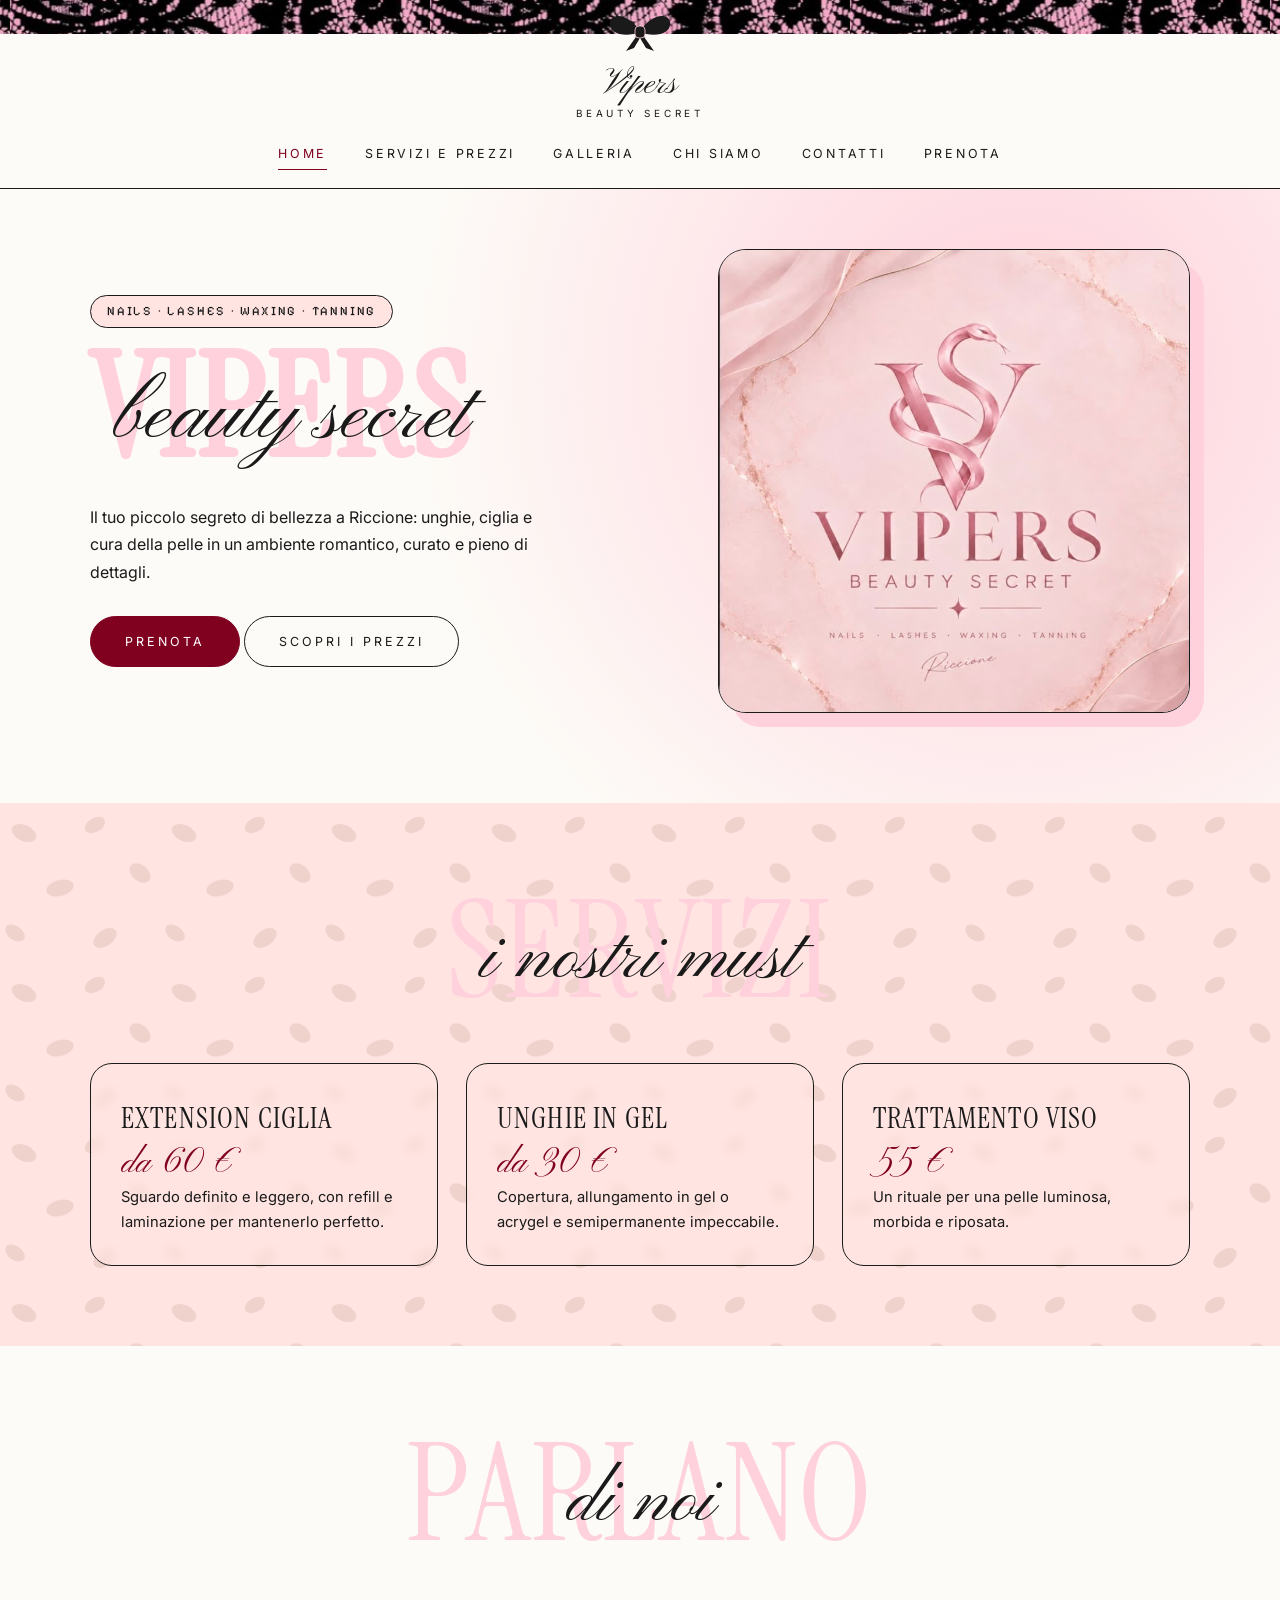
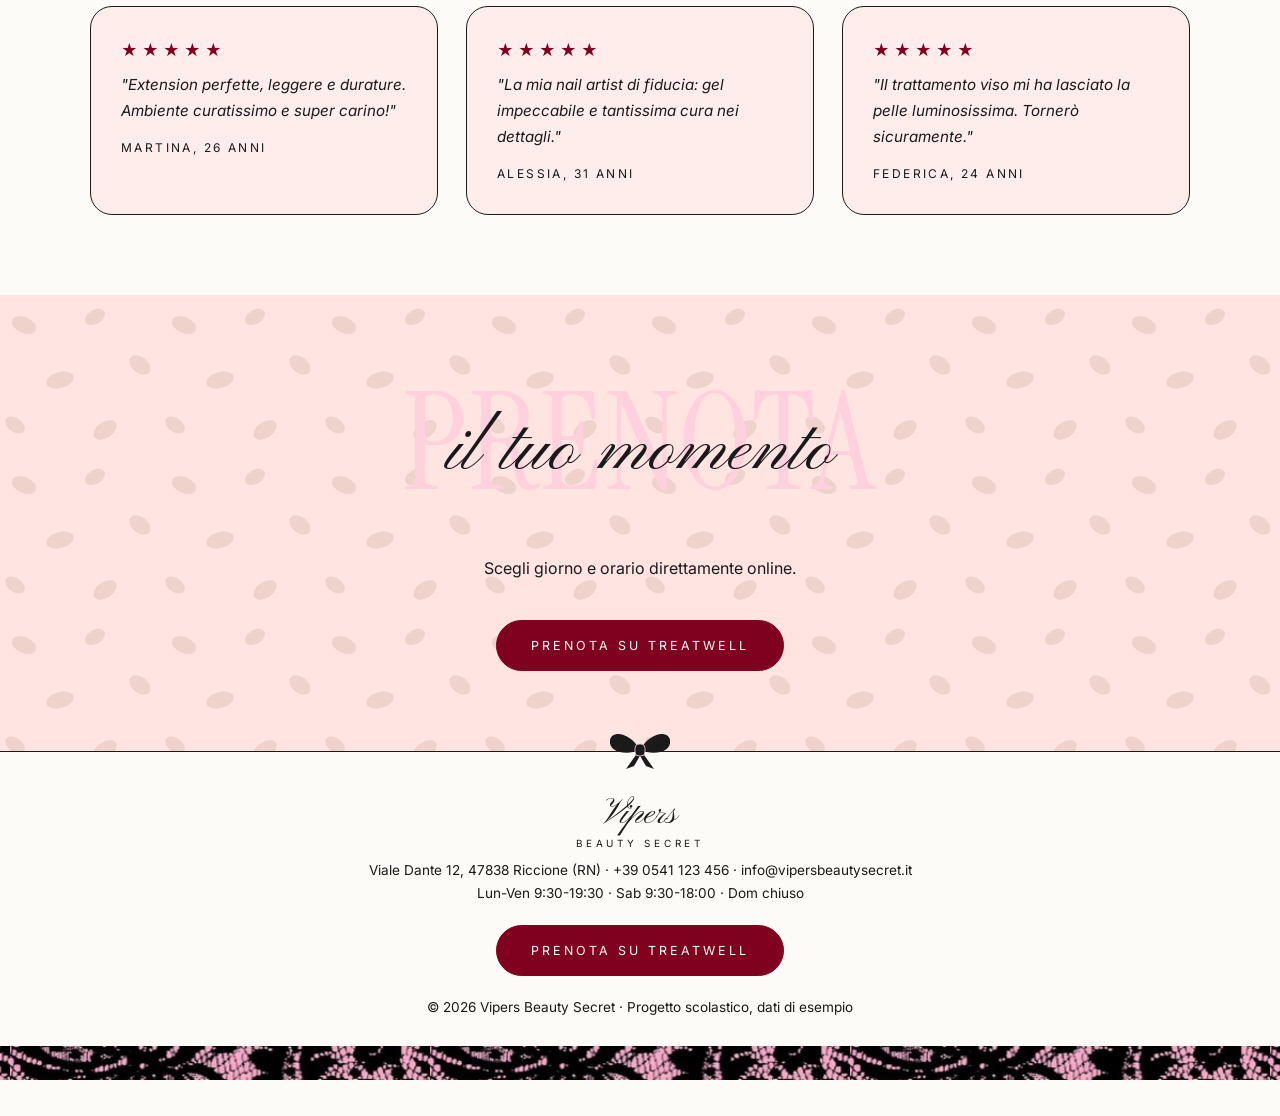
==== index.html @ ee35c9e4 "Sito Vipers Beauty Secret Co-Authored-By: Claude Sonnet 5.5 <noreply@anthropic.com>" ====
<!DOCTYPE html>
<html lang="it">
<head>
<meta charset="utf-8">
<meta name="viewport" content="width=device-width, initial-scale=1">
<title>Home | Vipers Beauty Secret</title>
<meta name="description" content="Nails, lashes, waxing e tanning a Riccione.">
<link rel="icon" href="img/logo.jpg">
<link rel="preconnect" href="https://fonts.googleapis.com">
<link rel="preconnect" href="https://fonts.gstatic.com" crossorigin>
<link href="https://fonts.googleapis.com/css2?family=Instrument+Serif&family=Inter:wght@400;500;600&family=Pinyon+Script&family=Pixelify+Sans&display=swap" rel="stylesheet">
<link rel="stylesheet" href="css/style.css">
</head>
<body>
<div class="lace"></div>
<header class="site-header">
<svg class="bow" viewBox="0 0 64 40" aria-hidden="true"><path d="M32 20 C22 2 4 0 2 10 C0 22 18 26 32 20 Z" fill="#1A1A1A"/><path d="M32 20 C42 2 60 0 62 10 C64 22 46 26 32 20 Z" fill="#1A1A1A"/><path d="M30 22 L18 39 L26 36 L32 26 Z M34 22 L46 39 L38 36 L32 26 Z" fill="#1A1A1A"/><rect x="27" y="14" width="10" height="12" rx="4" fill="#1A1A1A" stroke="#FFD1DC" stroke-width=".8"/></svg>
<a class="brand" href="index.html">Vipers<small>Beauty Secret</small></a>
<nav class="nav"><a href="index.html" class=active>Home</a><a href="servizi.html">Servizi e prezzi</a><a href="galleria.html">Galleria</a><a href="chi-siamo.html">Chi siamo</a><a href="contatti.html">Contatti</a><a href="https://www.treatwell.it/" target="_blank" rel="noopener">Prenota</a></nav>
</header>
<main>

<section class="hero">
<div class="wrap hero-grid">
<div class="reveal">
<span class="badge">Nails · Lashes · Waxing · Tanning</span>
<h1 class="layer"><span class="big">Vipers</span><span class="script">beauty secret</span></h1>
<p>Il tuo piccolo segreto di bellezza a Riccione: unghie, ciglia e cura della pelle in un ambiente romantico, curato e pieno di dettagli.</p>
<a class="btn" href="https://www.treatwell.it/" target="_blank" rel="noopener">Prenota</a>
<a class="btn ghost" href="servizi.html">Scopri i prezzi</a>
</div>
<div class="hero-logo reveal"><img src="img/logo.jpg" alt="Logo Vipers Beauty Secret"></div>
</div>
</section>

<section class="leo">
<div class="wrap">
<div class="layer reveal"><span class="big">Servizi</span><span class="script">i nostri must</span></div>
<div class="grid3">
<div class="card mini reveal"><h3>Extension ciglia</h3><div class="price">da 60 €</div><p>Sguardo definito e leggero, con refill e laminazione per mantenerlo perfetto.</p></div>
<div class="card mini reveal"><h3>Unghie in gel</h3><div class="price">da 30 €</div><p>Copertura, allungamento in gel o acrygel e semipermanente impeccabile.</p></div>
<div class="card mini reveal"><h3>Trattamento viso</h3><div class="price">55 €</div><p>Un rituale per una pelle luminosa, morbida e riposata.</p></div>
</div>
</div>
</section>

<section class="reviews">
<div class="wrap">
<div class="layer reveal"><span class="big">Parlano</span><span class="script">di noi</span></div>
<div class="grid3">
<div class="card reveal"><div class="stars">★★★★★</div><p class="quote">"Extension perfette, leggere e durature. Ambiente curatissimo e super carino!"</p><p class="who">Martina, 26 anni</p></div>
<div class="card reveal"><div class="stars">★★★★★</div><p class="quote">"La mia nail artist di fiducia: gel impeccabile e tantissima cura nei dettagli."</p><p class="who">Alessia, 31 anni</p></div>
<div class="card reveal"><div class="stars">★★★★★</div><p class="quote">"Il trattamento viso mi ha lasciato la pelle luminosissima. Tornerò sicuramente."</p><p class="who">Federica, 24 anni</p></div>
</div>
</div>
</section>

<section class="leo strip">
<div class="wrap reveal">
<div class="layer"><span class="big">Prenota</span><span class="script">il tuo momento</span></div>
<p>Scegli giorno e orario direttamente online.</p><br>
<a class="btn" href="https://www.treatwell.it/" target="_blank" rel="noopener">Prenota su Treatwell</a>
</div>
</section>

</main>
<footer class="site-footer">
<svg class="bow" viewBox="0 0 64 40" aria-hidden="true"><path d="M32 20 C22 2 4 0 2 10 C0 22 18 26 32 20 Z" fill="#1A1A1A"/><path d="M32 20 C42 2 60 0 62 10 C64 22 46 26 32 20 Z" fill="#1A1A1A"/><path d="M30 22 L18 39 L26 36 L32 26 Z M34 22 L46 39 L38 36 L32 26 Z" fill="#1A1A1A"/><rect x="27" y="14" width="10" height="12" rx="4" fill="#1A1A1A" stroke="#FFD1DC" stroke-width=".8"/></svg>
<a class="brand" href="index.html">Vipers<small>Beauty Secret</small></a>
<p>Viale Dante 12, 47838 Riccione (RN) · +39 0541 123 456 · info@vipersbeautysecret.it</p>
<p>Lun-Ven 9:30-19:30 · Sab 9:30-18:00 · Dom chiuso</p>
<a class="btn" href="https://www.treatwell.it/" target="_blank" rel="noopener">Prenota su Treatwell</a>
<p>© 2026 Vipers Beauty Secret · Progetto scolastico, dati di esempio</p>
<div class="lace"></div>
</footer>

<script src="js/main.js"></script>
</body>
</html>
---- css/style.css ----
:root {
  --rosa: #FFD1DC;
  --rosa-chiaro: #FFE4E1;
  --bianco: #FDFBF7;
  --nero: #1A1A1A;
  --borgogna: #800020;
  --serif: "Instrument Serif", "Times New Roman", serif;
  --script: "Pinyon Script", cursive;
  --sans: "Inter", Helvetica, Arial, sans-serif;
  --pixel: "Pixelify Sans", monospace;
  --leopardo: url("data:image/svg+xml;utf8,<svg xmlns='http://www.w3.org/2000/svg' width='160' height='160'><g fill='%23c9a29a' fill-opacity='.28'><ellipse cx='24' cy='30' rx='13' ry='8' transform='rotate(25 24 30)'/><ellipse cx='95' cy='22' rx='11' ry='7' transform='rotate(-30 95 22)'/><ellipse cx='140' cy='70' rx='12' ry='8' transform='rotate(40 140 70)'/><ellipse cx='60' cy='85' rx='14' ry='8' transform='rotate(-15 60 85)'/><ellipse cx='15' cy='130' rx='11' ry='7' transform='rotate(35 15 130)'/><ellipse cx='105' cy='135' rx='13' ry='8' transform='rotate(-35 105 135)'/></g></svg>");
}

* { box-sizing: border-box; margin: 0; padding: 0; }
html { scroll-behavior: smooth; }
body {
  font-family: var(--sans);
  color: var(--nero);
  background: var(--bianco);
  line-height: 1.7;
  font-size: 16px;
}
img { max-width: 100%; display: block; }
a { color: inherit; text-decoration: none; }

.wrap { width: min(1100px, 90%); margin: 0 auto; }

/* ---------- header ---------- */
.lace {
  height: 34px;
  background: var(--nero) url("../img/pizzo.jpg") center / 420px auto;
}
.site-header {
  position: relative;
  background: var(--bianco);
  border-bottom: 1px solid var(--nero);
  padding: 34px 0 18px;
  text-align: center;
}
.bow {
  position: absolute;
  top: -22px;
  left: 50%;
  transform: translateX(-50%);
  width: 64px;
  height: 40px;
}
.brand {
  display: inline-block;
  font-family: var(--script);
  font-size: 2.2rem;
  line-height: 1;
}
.brand small {
  display: block;
  font-family: var(--sans);
  font-size: .62rem;
  letter-spacing: .38em;
  text-transform: uppercase;
  margin-top: 6px;
}
.nav {
  display: flex;
  justify-content: center;
  gap: 38px;
  margin-top: 18px;
  font-size: .78rem;
  letter-spacing: .22em;
  text-transform: uppercase;
}
.nav a { padding-bottom: 4px; border-bottom: 1px solid transparent; transition: border-color .3s, color .3s; }
.nav a:hover, .nav a.active { border-color: var(--borgogna); color: var(--borgogna); }

/* ---------- bottoni ---------- */
.btn {
  display: inline-block;
  background: var(--borgogna);
  color: #fff;
  border: 1px solid var(--borgogna);
  border-radius: 999px;
  padding: 14px 34px;
  font-size: .78rem;
  letter-spacing: .24em;
  text-transform: uppercase;
  transition: transform .3s, box-shadow .3s, background .3s;
}
.btn:hover { transform: translateY(-3px); box-shadow: 0 10px 22px rgba(128, 0, 32, .25); }
.btn.ghost { background: transparent; color: var(--nero); border-color: var(--nero); }
.btn.ghost:hover { background: var(--nero); color: #fff; box-shadow: none; }

/* ---------- titoli con layering ---------- */
.layer {
  position: relative;
  text-align: center;
  line-height: 1;
  margin-bottom: 44px;
}
.layer .big {
  display: block;
  font-family: var(--serif);
  text-transform: uppercase;
  font-size: clamp(4rem, 11vw, 8.5rem);
  letter-spacing: .02em;
  color: var(--rosa);
}
.layer .script {
  position: absolute;
  left: 0; right: 0;
  top: 50%;
  transform: translateY(-38%);
  font-family: var(--script);
  font-size: clamp(2.6rem, 6vw, 4.6rem);
  color: var(--nero);
  font-weight: 400;
}

.badge {
  display: inline-block;
  font-family: var(--pixel);
  font-size: .8rem;
  letter-spacing: .14em;
  text-transform: uppercase;
  background: var(--rosa-chiaro);
  border: 1px solid var(--nero);
  border-radius: 999px;
  padding: 5px 16px;
}

/* ---------- sezioni ---------- */
section { padding: 80px 0; }
.leo { background: var(--rosa-chiaro) var(--leopardo); }
.page-head { padding: 70px 0 30px; text-align: center; background: linear-gradient(180deg, var(--rosa-chiaro), var(--bianco)); }
.page-head p { max-width: 560px; margin: 0 auto; }

.card {
  background: rgba(255, 228, 225, .6);
  border: 1px solid var(--nero);
  border-radius: 22px;
  padding: 30px;
  backdrop-filter: blur(4px);
}

/* ---------- home ---------- */
.hero {
  padding: 60px 0 90px;
  background: radial-gradient(circle at 80% 30%, var(--rosa) 0, transparent 55%), var(--bianco);
}
.hero-grid { display: grid; grid-template-columns: 1.1fr .9fr; gap: 50px; align-items: center; }
.hero .layer { text-align: left; margin-bottom: 24px; }
.hero .layer .big { font-size: clamp(4.5rem, 12vw, 9rem); }
.hero .layer .script { text-align: left; left: 4%; font-size: clamp(3rem, 6.5vw, 5.4rem); }
.hero p { max-width: 460px; margin: 22px 0 30px; }
.hero .badge { margin-bottom: 8px; }
.hero-logo {
  position: relative;
  border: 1px solid var(--nero);
  border-radius: 28px;
  overflow: hidden;
  box-shadow: 14px 14px 0 var(--rosa);
  transform: rotate(2deg);
  transition: transform .5s;
}
.hero-logo:hover { transform: rotate(0); }

.grid3 { display: grid; grid-template-columns: repeat(3, 1fr); gap: 28px; }
.mini h3 { font-family: var(--serif); font-size: 1.8rem; font-weight: 400; text-transform: uppercase; letter-spacing: .04em; }
.mini .price { font-family: var(--script); font-size: 2.2rem; color: var(--borgogna); line-height: 1.2; }
.mini p { font-size: .92rem; }

.reviews .quote { font-size: .95rem; font-style: italic; }
.reviews .who { margin-top: 14px; font-size: .75rem; letter-spacing: .2em; text-transform: uppercase; }
.stars { color: var(--borgogna); letter-spacing: 4px; margin-bottom: 8px; }

.strip { text-align: center; }
.strip .btn { margin-top: 10px; }

/* ---------- listino ---------- */
.menu { display: grid; grid-template-columns: 1fr 1fr; }
.menu .col { padding: 0 44px; }
.menu .col:first-child { border-right: 1px solid var(--nero); padding-left: 0; }
.menu .col:last-child { padding-right: 0; }
.menu .group { margin-bottom: 48px; }
.menu h2 {
  font-family: var(--script);
  font-weight: 400;
  font-size: 2.6rem;
  line-height: 1.1;
  margin-bottom: 8px;
  color: var(--borgogna);
}
.menu .row {
  display: flex;
  justify-content: space-between;
  gap: 18px;
  padding: 11px 0;
  border-bottom: 1px solid rgba(26, 26, 26, .22);
  font-size: .95rem;
}
.menu .row b { font-weight: 600; white-space: nowrap; }
.note { text-align: center; font-size: .85rem; margin-top: 10px; }

/* ---------- galleria ---------- */
.gallery { display: grid; grid-template-columns: repeat(3, 1fr); gap: 22px; }
.tile {
  position: relative;
  aspect-ratio: 4 / 5;
  border: 1px solid var(--nero);
  border-radius: 22px;
  overflow: hidden;
  cursor: zoom-in;
  background: linear-gradient(145deg, var(--rosa), var(--rosa-chiaro) 60%, #fff);
  display: flex;
  align-items: center;
  justify-content: center;
  transition: transform .35s, box-shadow .35s;
}
.tile:nth-child(3n+2) { background: var(--leopardo), linear-gradient(145deg, var(--rosa-chiaro), var(--rosa)); }
.tile:hover { transform: translateY(-6px); box-shadow: 8px 8px 0 var(--rosa); }
.tile img { width: 100%; height: 100%; object-fit: cover; }
.tile span { font-family: var(--script); font-size: 2.2rem; text-align: center; padding: 0 12px; }

.lightbox {
  position: fixed; inset: 0;
  background: rgba(26, 26, 26, .88);
  display: none;
  align-items: center;
  justify-content: center;
  z-index: 50;
}
.lightbox.open { display: flex; }
.lightbox .stage {
  width: min(520px, 80vw);
  aspect-ratio: 4 / 5;
  border: 1px solid #fff;
  border-radius: 22px;
  overflow: hidden;
  background: linear-gradient(145deg, var(--rosa), var(--rosa-chiaro));
  display: flex; align-items: center; justify-content: center;
}
.lightbox .stage img { width: 100%; height: 100%; object-fit: cover; }
.lightbox .stage span { font-family: var(--script); font-size: 3rem; }
.lb-btn {
  position: absolute;
  background: none;
  border: 1px solid #fff;
  color: #fff;
  width: 46px; height: 46px;
  border-radius: 50%;
  font-size: 1.3rem;
  cursor: pointer;
  transition: background .3s, color .3s;
}
.lb-btn:hover { background: #fff; color: var(--nero); }
.lb-close { top: 28px; right: 34px; }
.lb-prev { left: 34px; top: 50%; }
.lb-next { right: 34px; top: 50%; }

/* ---------- chi siamo ---------- */
.story { max-width: 720px; margin: 0 auto; text-align: center; font-size: 1.05rem; }
.team .card { text-align: center; }
.avatar {
  width: 120px; height: 120px;
  margin: 0 auto 18px;
  border-radius: 50%;
  border: 1px solid var(--nero);
  background: var(--leopardo), linear-gradient(145deg, var(--rosa), var(--rosa-chiaro));
  display: flex; align-items: center; justify-content: center;
  font-family: var(--script); font-size: 2.8rem;
}
.team h3 { font-family: var(--serif); font-weight: 400; font-size: 1.8rem; text-transform: uppercase; letter-spacing: .04em; }
.team .role { margin: 4px 0 10px; }

/* ---------- contatti ---------- */
.contact-grid { display: grid; grid-template-columns: 1fr 1.2fr; gap: 40px; align-items: start; }
.contact-grid dl { display: grid; grid-template-columns: 110px 1fr; row-gap: 12px; }
.contact-grid dt { font-size: .72rem; letter-spacing: .22em; text-transform: uppercase; padding-top: 4px; }
.map { border: 1px solid var(--nero); border-radius: 22px; overflow: hidden; }
.map iframe { width: 100%; height: 380px; border: 0; display: block; }

/* ---------- footer ---------- */
.site-footer { background: var(--bianco); border-top: 1px solid var(--nero); text-align: center; padding: 46px 0 36px; position: relative; }
.site-footer .bow { top: -22px; }
.site-footer .brand { margin-bottom: 10px; }
.site-footer p { font-size: .85rem; }
.site-footer .btn { margin: 20px 0; }
.site-footer .lace { margin-top: 26px; }

/* ---------- animazioni ---------- */
.reveal { opacity: 0; transform: translateY(26px); transition: opacity .8s ease, transform .8s ease; }
.reveal.in { opacity: 1; transform: none; }
@media (prefers-reduced-motion: reduce) {
  .reveal { opacity: 1; transform: none; transition: none; }
}

@media (max-width: 900px) {
  .hero-grid, .grid3, .contact-grid, .menu, .gallery { grid-template-columns: 1fr; }
  .menu .col { padding: 0; border: 0 !important; }
  .nav { flex-wrap: wrap; gap: 18px; }
}
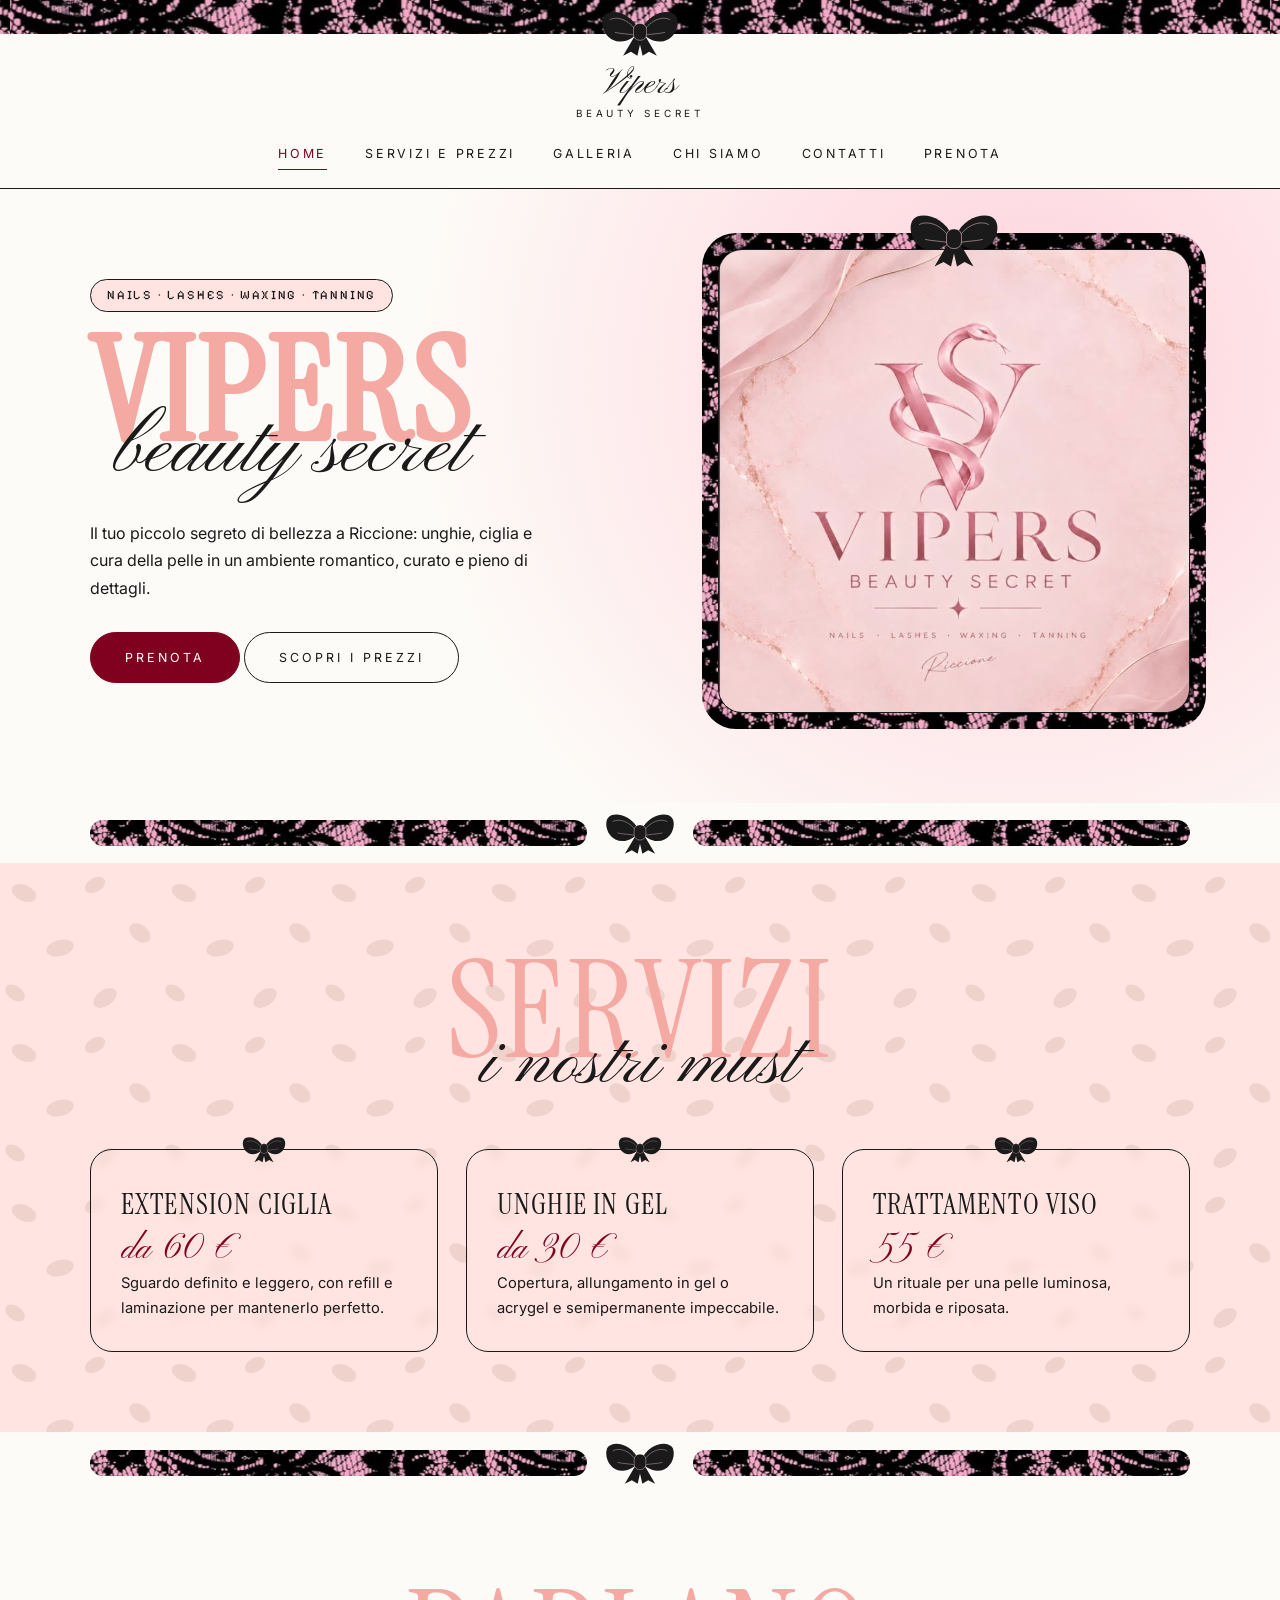
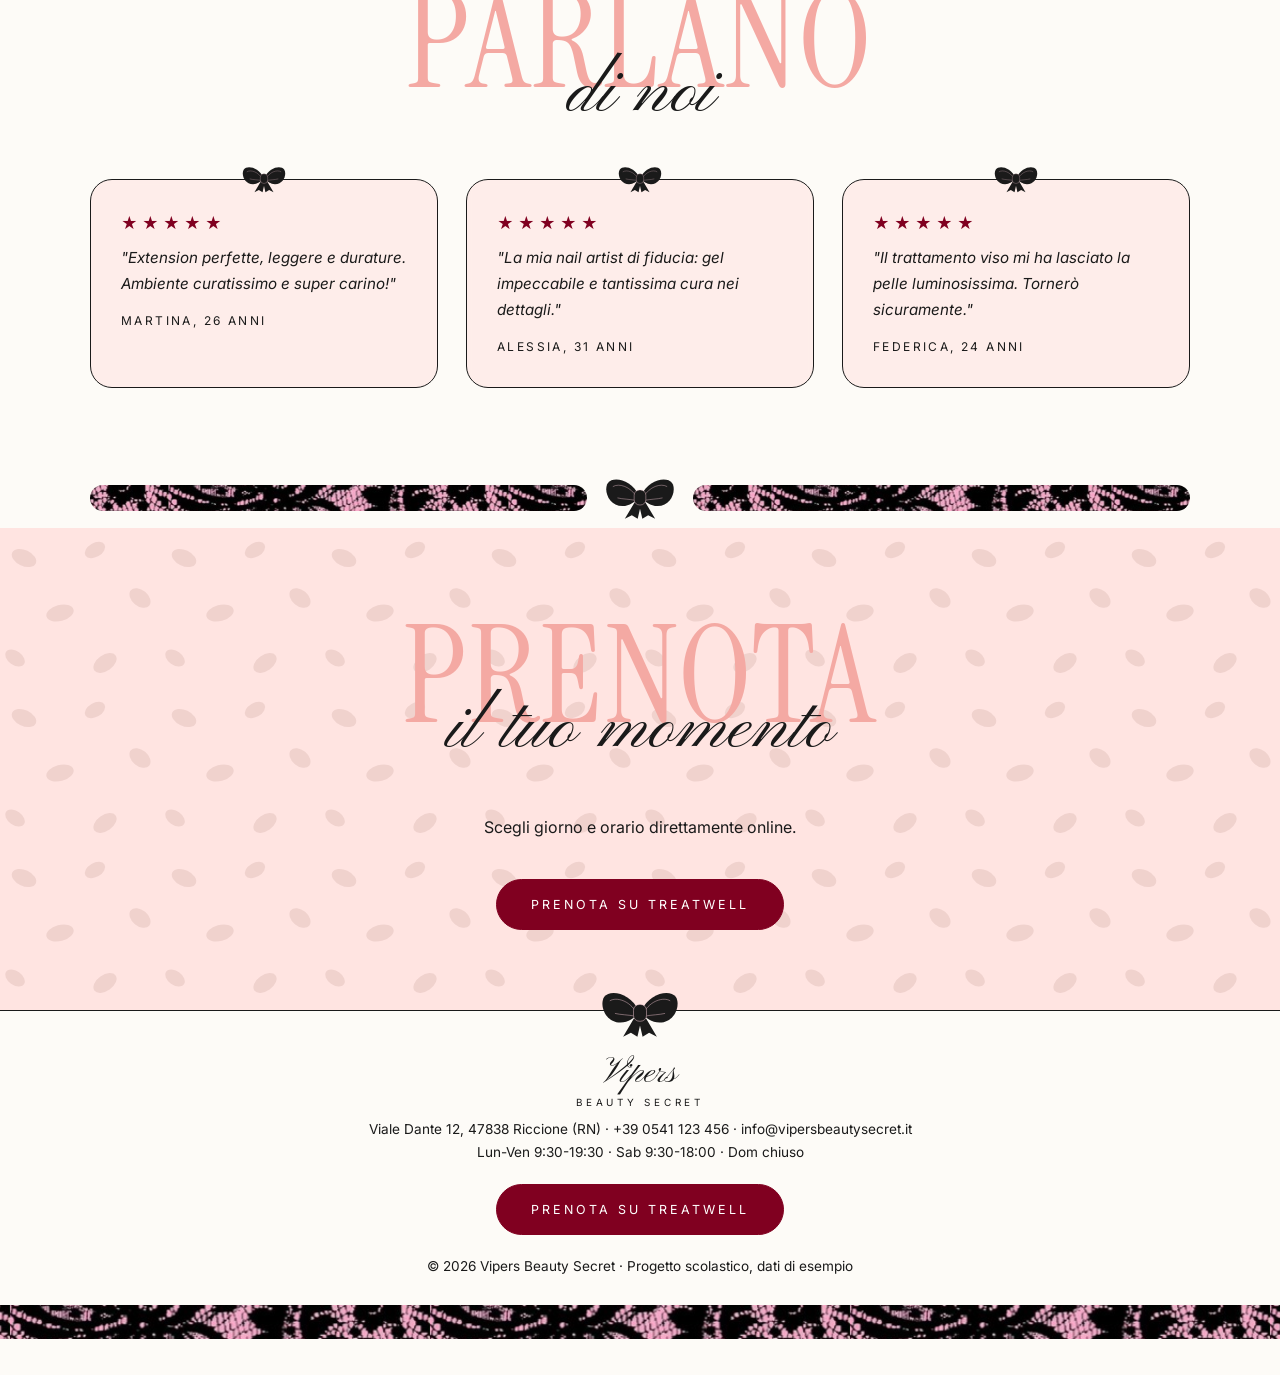
==== commit 0536bd35: "Pizzo e fiocchi più presenti: divisori, cornice logo, fiocchi sulle card Co-Authored-By: Claude Sonn" ====
--- a/index.html
+++ b/index.html
@@ -14,7 +14,7 @@
 <body>
 <div class="lace"></div>
 <header class="site-header">
-<svg class="bow" viewBox="0 0 64 40" aria-hidden="true"><path d="M32 20 C22 2 4 0 2 10 C0 22 18 26 32 20 Z" fill="#1A1A1A"/><path d="M32 20 C42 2 60 0 62 10 C64 22 46 26 32 20 Z" fill="#1A1A1A"/><path d="M30 22 L18 39 L26 36 L32 26 Z M34 22 L46 39 L38 36 L32 26 Z" fill="#1A1A1A"/><rect x="27" y="14" width="10" height="12" rx="4" fill="#1A1A1A" stroke="#FFD1DC" stroke-width=".8"/></svg>
+<img class="bow" src="img/fiocco.svg" alt="">
 <a class="brand" href="index.html">Vipers<small>Beauty Secret</small></a>
 <nav class="nav"><a href="index.html" class=active>Home</a><a href="servizi.html">Servizi e prezzi</a><a href="galleria.html">Galleria</a><a href="chi-siamo.html">Chi siamo</a><a href="contatti.html">Contatti</a><a href="https://www.treatwell.it/" target="_blank" rel="noopener">Prenota</a></nav>
 </header>
@@ -32,7 +32,7 @@
 <div class="hero-logo reveal"><img src="img/logo.jpg" alt="Logo Vipers Beauty Secret"></div>
 </div>
 </section>
-
+<div class="divider" aria-hidden="true"><span class="lace-line"></span><img src="img/fiocco.svg" alt=""><span class="lace-line"></span></div>
 <section class="leo">
 <div class="wrap">
 <div class="layer reveal"><span class="big">Servizi</span><span class="script">i nostri must</span></div>
@@ -43,7 +43,7 @@
 </div>
 </div>
 </section>
-
+<div class="divider" aria-hidden="true"><span class="lace-line"></span><img src="img/fiocco.svg" alt=""><span class="lace-line"></span></div>
 <section class="reviews">
 <div class="wrap">
 <div class="layer reveal"><span class="big">Parlano</span><span class="script">di noi</span></div>
@@ -54,7 +54,7 @@
 </div>
 </div>
 </section>
-
+<div class="divider" aria-hidden="true"><span class="lace-line"></span><img src="img/fiocco.svg" alt=""><span class="lace-line"></span></div>
 <section class="leo strip">
 <div class="wrap reveal">
 <div class="layer"><span class="big">Prenota</span><span class="script">il tuo momento</span></div>
@@ -65,7 +65,7 @@
 
 </main>
 <footer class="site-footer">
-<svg class="bow" viewBox="0 0 64 40" aria-hidden="true"><path d="M32 20 C22 2 4 0 2 10 C0 22 18 26 32 20 Z" fill="#1A1A1A"/><path d="M32 20 C42 2 60 0 62 10 C64 22 46 26 32 20 Z" fill="#1A1A1A"/><path d="M30 22 L18 39 L26 36 L32 26 Z M34 22 L46 39 L38 36 L32 26 Z" fill="#1A1A1A"/><rect x="27" y="14" width="10" height="12" rx="4" fill="#1A1A1A" stroke="#FFD1DC" stroke-width=".8"/></svg>
+<img class="bow" src="img/fiocco.svg" alt="">
 <a class="brand" href="index.html">Vipers<small>Beauty Secret</small></a>
 <p>Viale Dante 12, 47838 Riccione (RN) · +39 0541 123 456 · info@vipersbeautysecret.it</p>
 <p>Lun-Ven 9:30-19:30 · Sab 9:30-18:00 · Dom chiuso</p>
--- a/css/style.css
+++ b/css/style.css
@@ -1,6 +1,7 @@
 :root {
   --rosa: #FFD1DC;
   --rosa-chiaro: #FFE4E1;
+  --peach: #F4A9A3;
   --bianco: #FDFBF7;
   --nero: #1A1A1A;
   --borgogna: #800020;
@@ -39,11 +40,11 @@
 }
 .bow {
   position: absolute;
-  top: -22px;
+  top: -26px;
   left: 50%;
   transform: translateX(-50%);
-  width: 64px;
-  height: 40px;
+  width: 78px;
+  height: auto;
 }
 .brand {
   display: inline-block;
@@ -93,7 +94,7 @@
   position: relative;
   text-align: center;
   line-height: 1;
-  margin-bottom: 44px;
+  margin-bottom: 70px;
 }
 .layer .big {
   display: block;
@@ -101,13 +102,13 @@
   text-transform: uppercase;
   font-size: clamp(4rem, 11vw, 8.5rem);
   letter-spacing: .02em;
-  color: var(--rosa);
+  color: var(--peach);
 }
 .layer .script {
   position: absolute;
   left: 0; right: 0;
-  top: 50%;
-  transform: translateY(-38%);
+  top: 62%;
+  transform: none;
   font-family: var(--script);
   font-size: clamp(2.6rem, 6vw, 4.6rem);
   color: var(--nero);
@@ -146,7 +147,7 @@
   background: radial-gradient(circle at 80% 30%, var(--rosa) 0, transparent 55%), var(--bianco);
 }
 .hero-grid { display: grid; grid-template-columns: 1.1fr .9fr; gap: 50px; align-items: center; }
-.hero .layer { text-align: left; margin-bottom: 24px; }
+.hero .layer { text-align: left; margin-bottom: 56px; }
 .hero .layer .big { font-size: clamp(4.5rem, 12vw, 9rem); }
 .hero .layer .script { text-align: left; left: 4%; font-size: clamp(3rem, 6.5vw, 5.4rem); }
 .hero p { max-width: 460px; margin: 22px 0 30px; }
@@ -297,3 +298,47 @@
   .menu .col { padding: 0; border: 0 !important; }
   .nav { flex-wrap: wrap; gap: 18px; }
 }
+
+/* ---------- pizzo e fiocchi ---------- */
+.divider { display: flex; align-items: center; gap: 18px; width: min(1100px, 90%); margin: 0 auto; padding: 8px 0; }
+.divider img { width: 70px; flex: none; }
+.lace-line {
+  flex: 1;
+  height: 26px;
+  background: var(--nero) url("../img/pizzo.jpg") center / 340px auto;
+  border-radius: 999px;
+}
+.page-head { position: relative; padding-bottom: 60px; }
+.page-head::after {
+  content: "";
+  position: absolute;
+  left: 0; right: 0; bottom: 0;
+  height: 18px;
+  background: var(--nero) url("../img/pizzo.jpg") center / 300px auto;
+}
+.hero-logo { overflow: visible; border: 0; box-shadow: none; }
+.hero-logo::before {
+  content: "";
+  position: absolute;
+  inset: -16px;
+  border-radius: 34px;
+  background: var(--nero) url("../img/pizzo.jpg") center / 360px auto;
+}
+.hero-logo img { position: relative; border: 1px solid var(--nero); border-radius: 24px; }
+.hero-logo::after {
+  content: "";
+  position: absolute;
+  top: -38px; left: 50%;
+  width: 90px; height: 57px;
+  transform: translateX(-50%);
+  background: url("../img/fiocco.svg") center / contain no-repeat;
+}
+.card { position: relative; }
+.card::before {
+  content: "";
+  position: absolute;
+  top: -15px; left: 50%;
+  width: 44px; height: 28px;
+  transform: translateX(-50%);
+  background: url("../img/fiocco.svg") center / contain no-repeat;
+}
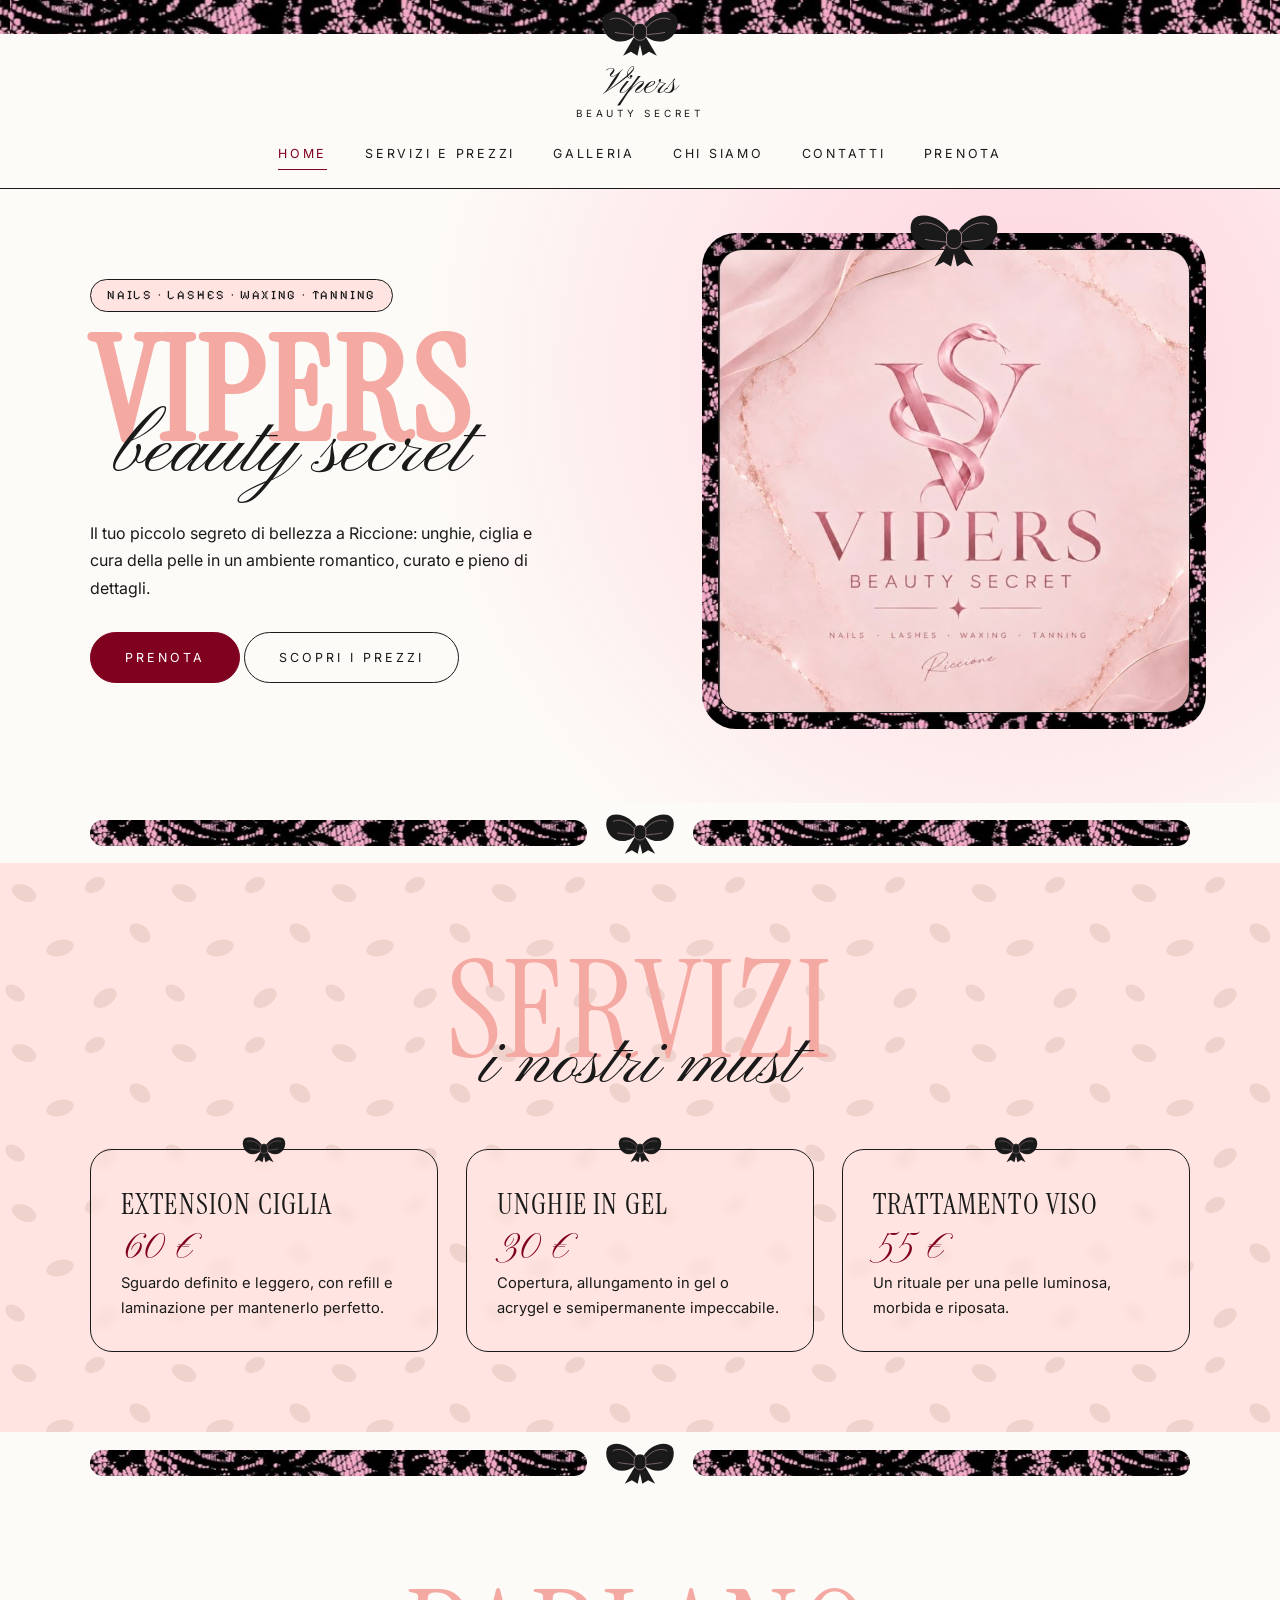
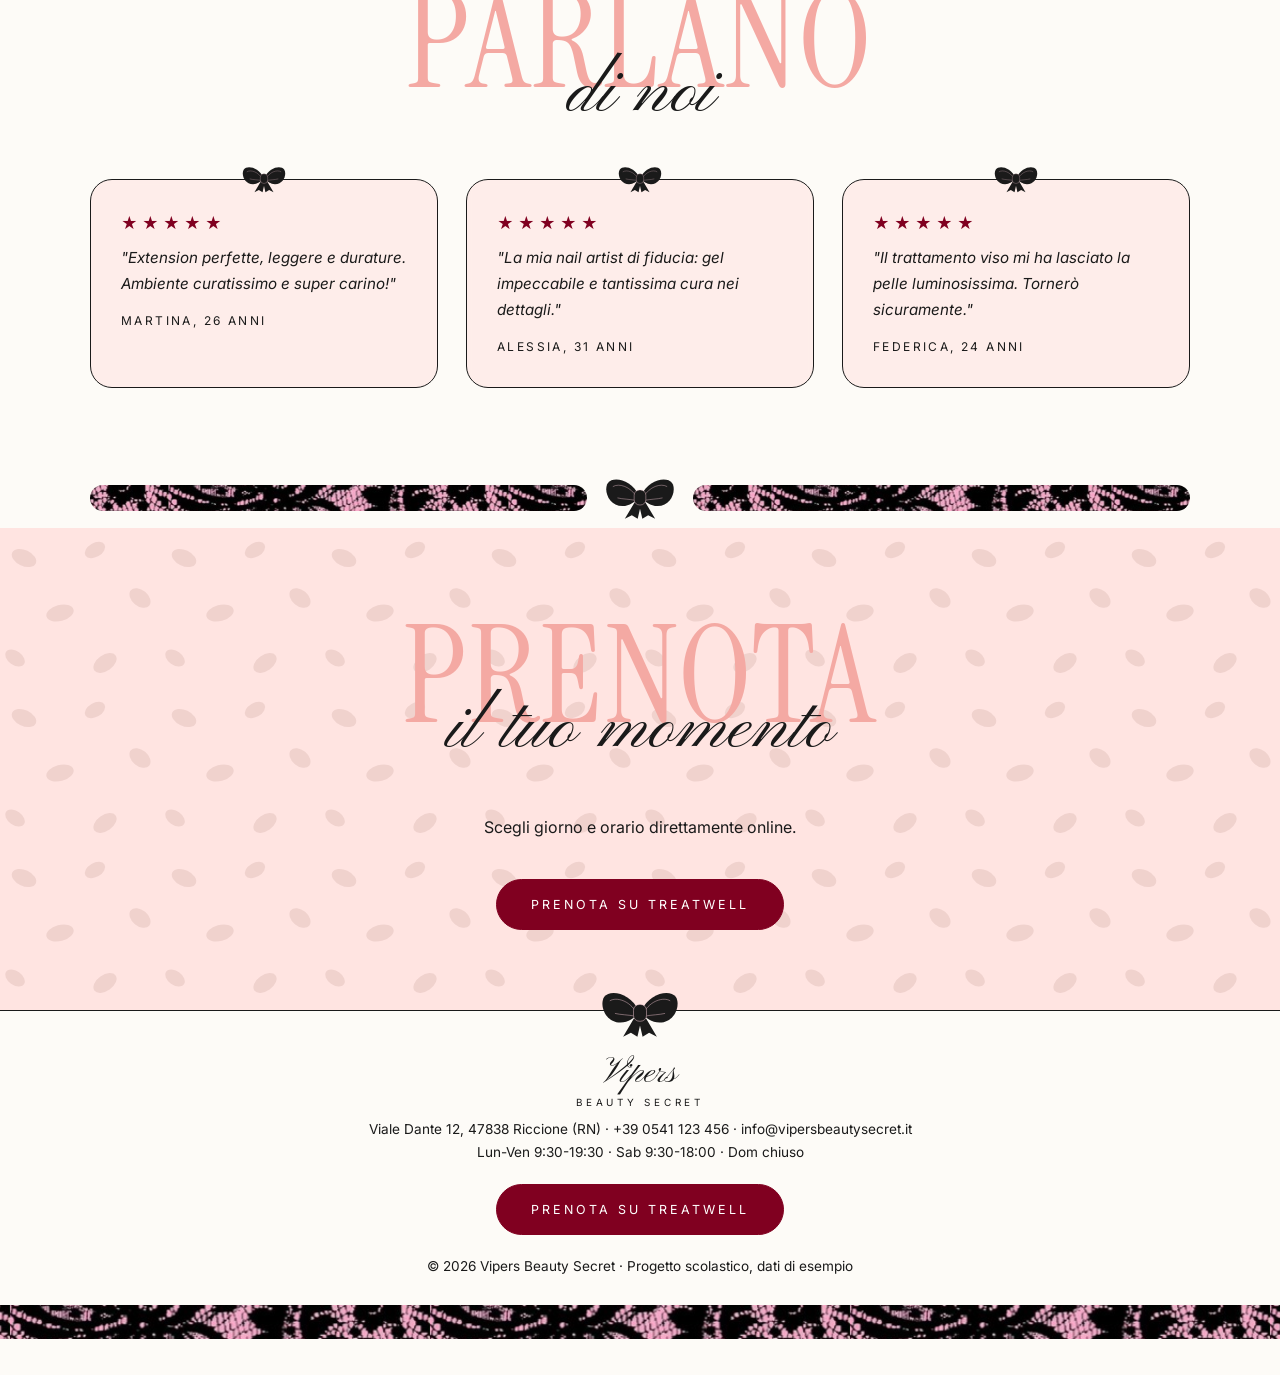
==== commit dcd40e82: "Foto servizi in galleria, etichette Pedicure/Epilazione, prezzi senza 'da', bordi pizzo sezionati Co" ====
--- a/index.html
+++ b/index.html
@@ -37,8 +37,8 @@
 <div class="wrap">
 <div class="layer reveal"><span class="big">Servizi</span><span class="script">i nostri must</span></div>
 <div class="grid3">
-<div class="card mini reveal"><h3>Extension ciglia</h3><div class="price">da 60 €</div><p>Sguardo definito e leggero, con refill e laminazione per mantenerlo perfetto.</p></div>
-<div class="card mini reveal"><h3>Unghie in gel</h3><div class="price">da 30 €</div><p>Copertura, allungamento in gel o acrygel e semipermanente impeccabile.</p></div>
+<div class="card mini reveal"><h3>Extension ciglia</h3><div class="price">60 €</div><p>Sguardo definito e leggero, con refill e laminazione per mantenerlo perfetto.</p></div>
+<div class="card mini reveal"><h3>Unghie in gel</h3><div class="price">30 €</div><p>Copertura, allungamento in gel o acrygel e semipermanente impeccabile.</p></div>
 <div class="card mini reveal"><h3>Trattamento viso</h3><div class="price">55 €</div><p>Un rituale per una pelle luminosa, morbida e riposata.</p></div>
 </div>
 </div>
--- a/css/style.css
+++ b/css/style.css
@@ -342,3 +342,18 @@
   transform: translateX(-50%);
   background: url("../img/fiocco.svg") center / contain no-repeat;
 }
+
+.tile .cap {
+  position: absolute;
+  left: 14px; bottom: 14px;
+  font-style: normal;
+  font-family: var(--pixel);
+  font-size: .75rem;
+  letter-spacing: .12em;
+  text-transform: uppercase;
+  background: rgba(253, 251, 247, .9);
+  border: 1px solid var(--nero);
+  border-radius: 999px;
+  padding: 3px 14px;
+}
+.lightbox .stage { position: relative; }
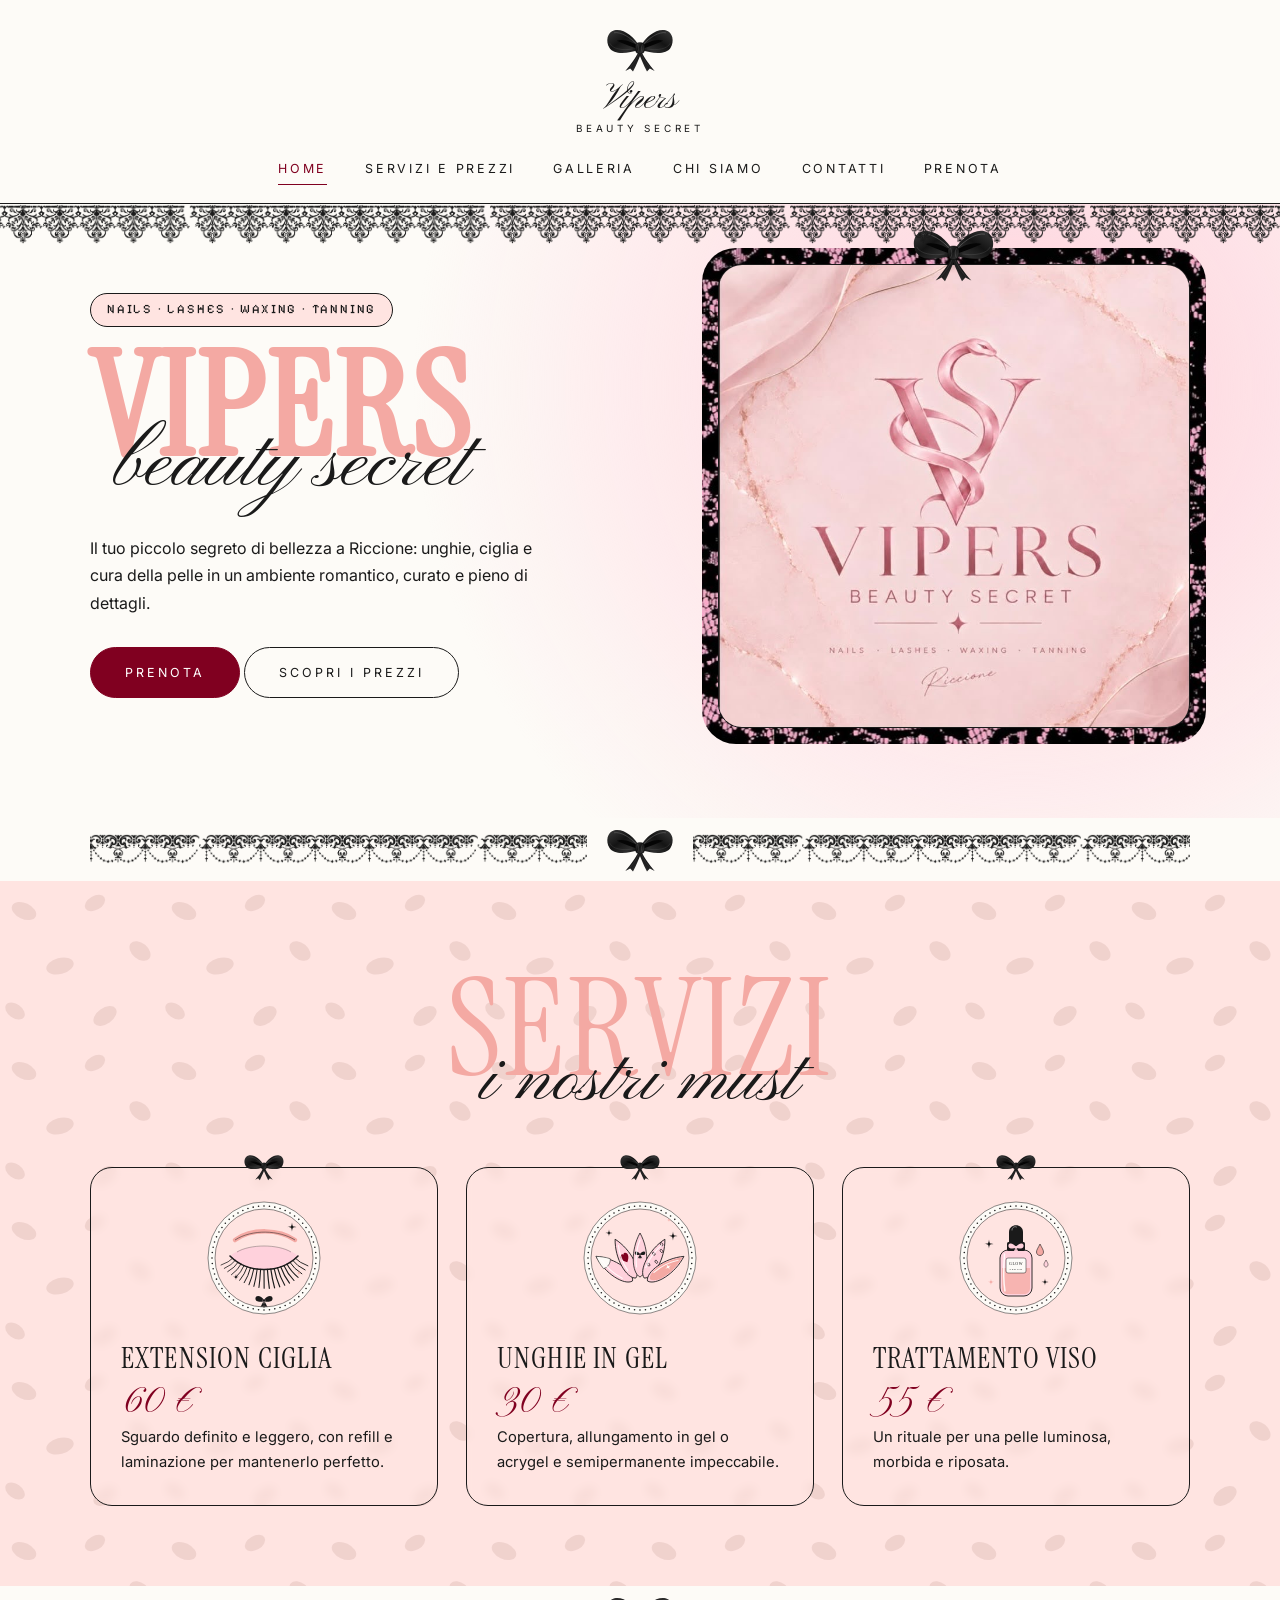
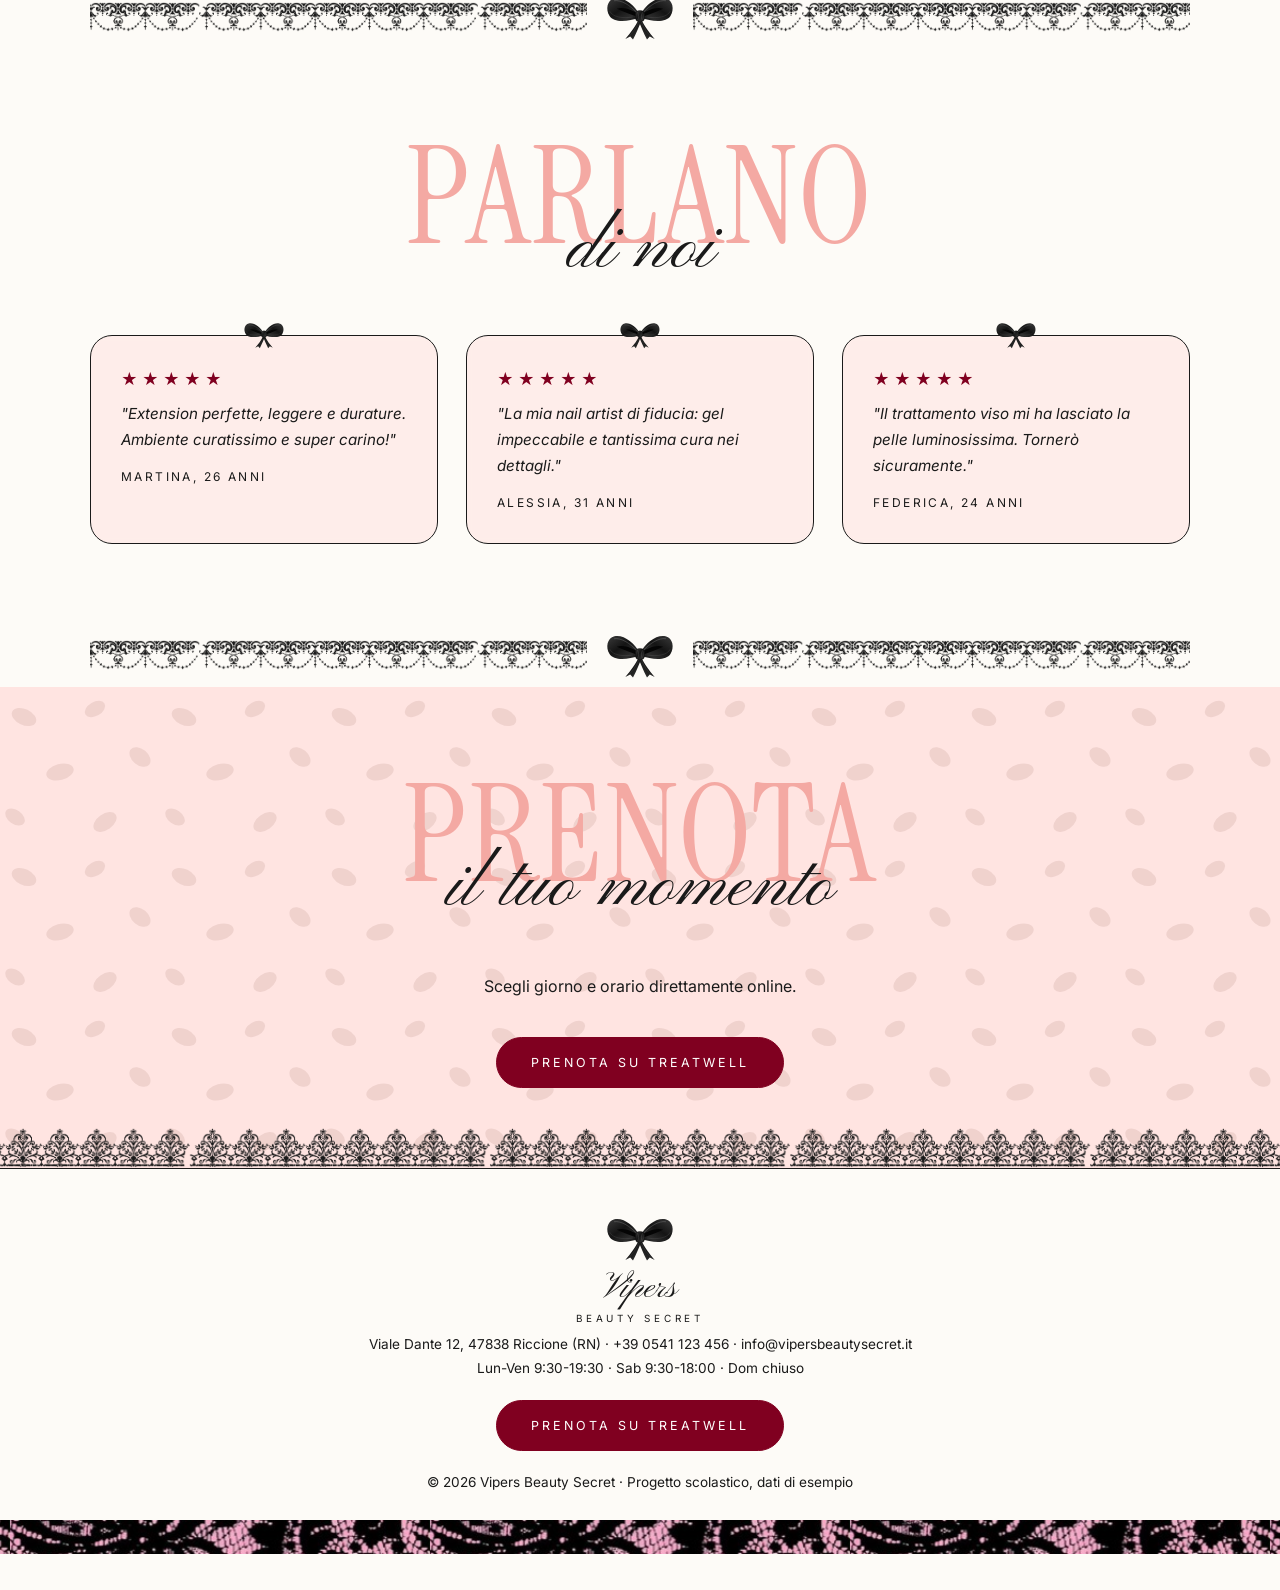
==== commit 00bde915: "Fiocco e illustrazioni vettoriali, bordi di pizzo applicati Co-Authored-By: Claude Opus 5.5 <noreply" ====
--- a/index.html
+++ b/index.html
@@ -12,12 +12,12 @@
 <link rel="stylesheet" href="css/style.css">
 </head>
 <body>
-<div class="lace"></div>
 <header class="site-header">
 <img class="bow" src="img/fiocco.svg" alt="">
 <a class="brand" href="index.html">Vipers<small>Beauty Secret</small></a>
 <nav class="nav"><a href="index.html" class=active>Home</a><a href="servizi.html">Servizi e prezzi</a><a href="galleria.html">Galleria</a><a href="chi-siamo.html">Chi siamo</a><a href="contatti.html">Contatti</a><a href="https://www.treatwell.it/" target="_blank" rel="noopener">Prenota</a></nav>
 </header>
+<div class="fringe" aria-hidden="true"></div>
 <main>
 
 <section class="hero">
@@ -37,9 +37,9 @@
 <div class="wrap">
 <div class="layer reveal"><span class="big">Servizi</span><span class="script">i nostri must</span></div>
 <div class="grid3">
-<div class="card mini reveal"><h3>Extension ciglia</h3><div class="price">60 €</div><p>Sguardo definito e leggero, con refill e laminazione per mantenerlo perfetto.</p></div>
-<div class="card mini reveal"><h3>Unghie in gel</h3><div class="price">30 €</div><p>Copertura, allungamento in gel o acrygel e semipermanente impeccabile.</p></div>
-<div class="card mini reveal"><h3>Trattamento viso</h3><div class="price">55 €</div><p>Un rituale per una pelle luminosa, morbida e riposata.</p></div>
+<div class="card mini reveal"><img class="ill" src="img/illustrazioni/ciglia.svg" alt=""><h3>Extension ciglia</h3><div class="price">60 €</div><p>Sguardo definito e leggero, con refill e laminazione per mantenerlo perfetto.</p></div>
+<div class="card mini reveal"><img class="ill" src="img/illustrazioni/unghie.svg" alt=""><h3>Unghie in gel</h3><div class="price">30 €</div><p>Copertura, allungamento in gel o acrygel e semipermanente impeccabile.</p></div>
+<div class="card mini reveal"><img class="ill" src="img/illustrazioni/viso.svg" alt=""><h3>Trattamento viso</h3><div class="price">55 €</div><p>Un rituale per una pelle luminosa, morbida e riposata.</p></div>
 </div>
 </div>
 </section>
@@ -64,6 +64,7 @@
 </section>
 
 </main>
+<div class="fringe up" aria-hidden="true"></div>
 <footer class="site-footer">
 <img class="bow" src="img/fiocco.svg" alt="">
 <a class="brand" href="index.html">Vipers<small>Beauty Secret</small></a>
--- a/css/style.css
+++ b/css/style.css
@@ -35,16 +35,14 @@
   position: relative;
   background: var(--bianco);
   border-bottom: 1px solid var(--nero);
-  padding: 34px 0 18px;
+  padding: 26px 0 18px;
   text-align: center;
 }
 .bow {
-  position: absolute;
-  top: -26px;
-  left: 50%;
-  transform: translateX(-50%);
-  width: 78px;
+  display: block;
+  width: 70px;
   height: auto;
+  margin: 0 auto 10px;
 }
 .brand {
   display: inline-block;
@@ -280,7 +278,6 @@
 
 /* ---------- footer ---------- */
 .site-footer { background: var(--bianco); border-top: 1px solid var(--nero); text-align: center; padding: 46px 0 36px; position: relative; }
-.site-footer .bow { top: -22px; }
 .site-footer .brand { margin-bottom: 10px; }
 .site-footer p { font-size: .85rem; }
 .site-footer .btn { margin: 20px 0; }
@@ -304,17 +301,16 @@
 .divider img { width: 70px; flex: none; }
 .lace-line {
   flex: 1;
-  height: 26px;
-  background: var(--nero) url("../img/pizzo.jpg") center / 340px auto;
-  border-radius: 999px;
+  height: 30px;
+  background: url("../img/pizzo/bordo-3.png") center / auto 100% repeat-x;
 }
 .page-head { position: relative; padding-bottom: 60px; }
 .page-head::after {
   content: "";
   position: absolute;
   left: 0; right: 0; bottom: 0;
-  height: 18px;
-  background: var(--nero) url("../img/pizzo.jpg") center / 300px auto;
+  height: 26px;
+  background: url("../img/pizzo/bordo-3.png") center / auto 100% repeat-x;
 }
 .hero-logo { overflow: visible; border: 0; box-shadow: none; }
 .hero-logo::before {
@@ -357,3 +353,18 @@
   padding: 3px 14px;
 }
 .lightbox .stage { position: relative; }
+
+.fringe {
+  height: 40px;
+  background: url("../img/pizzo/bordo-1.png") center top / auto 100% repeat-x;
+  position: relative;
+  z-index: 2;
+  margin-bottom: -40px;
+  pointer-events: none;
+}
+.fringe.up { transform: scaleY(-1); margin: -40px 0 0; }
+.ill { display: block; width: 120px; height: 120px; margin: 0 auto 16px; transition: transform .5s; }
+.card:hover .ill { transform: rotate(-6deg) scale(1.05); }
+.menu h2 { display: flex; align-items: center; gap: 14px; }
+.menu h2 .ill { width: 64px; height: 64px; margin: 0; }
+img.avatar { background: none; }
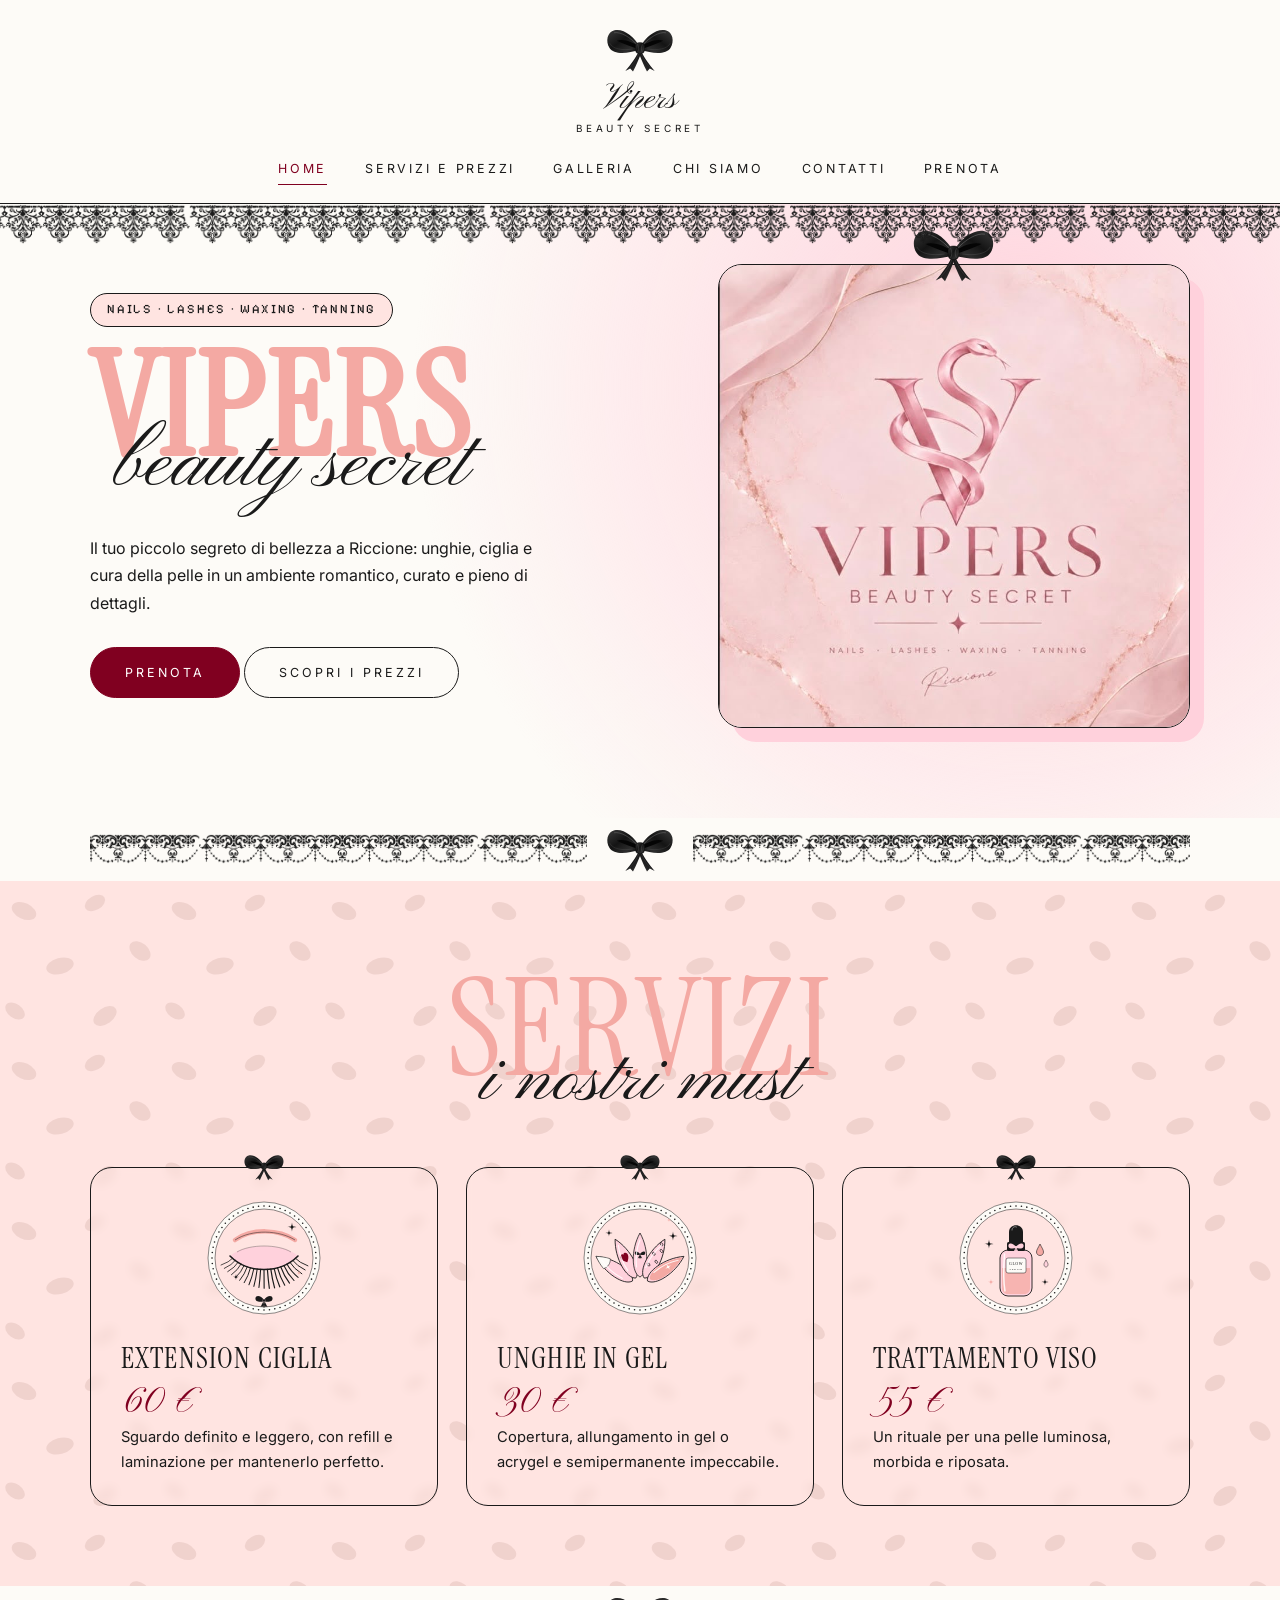
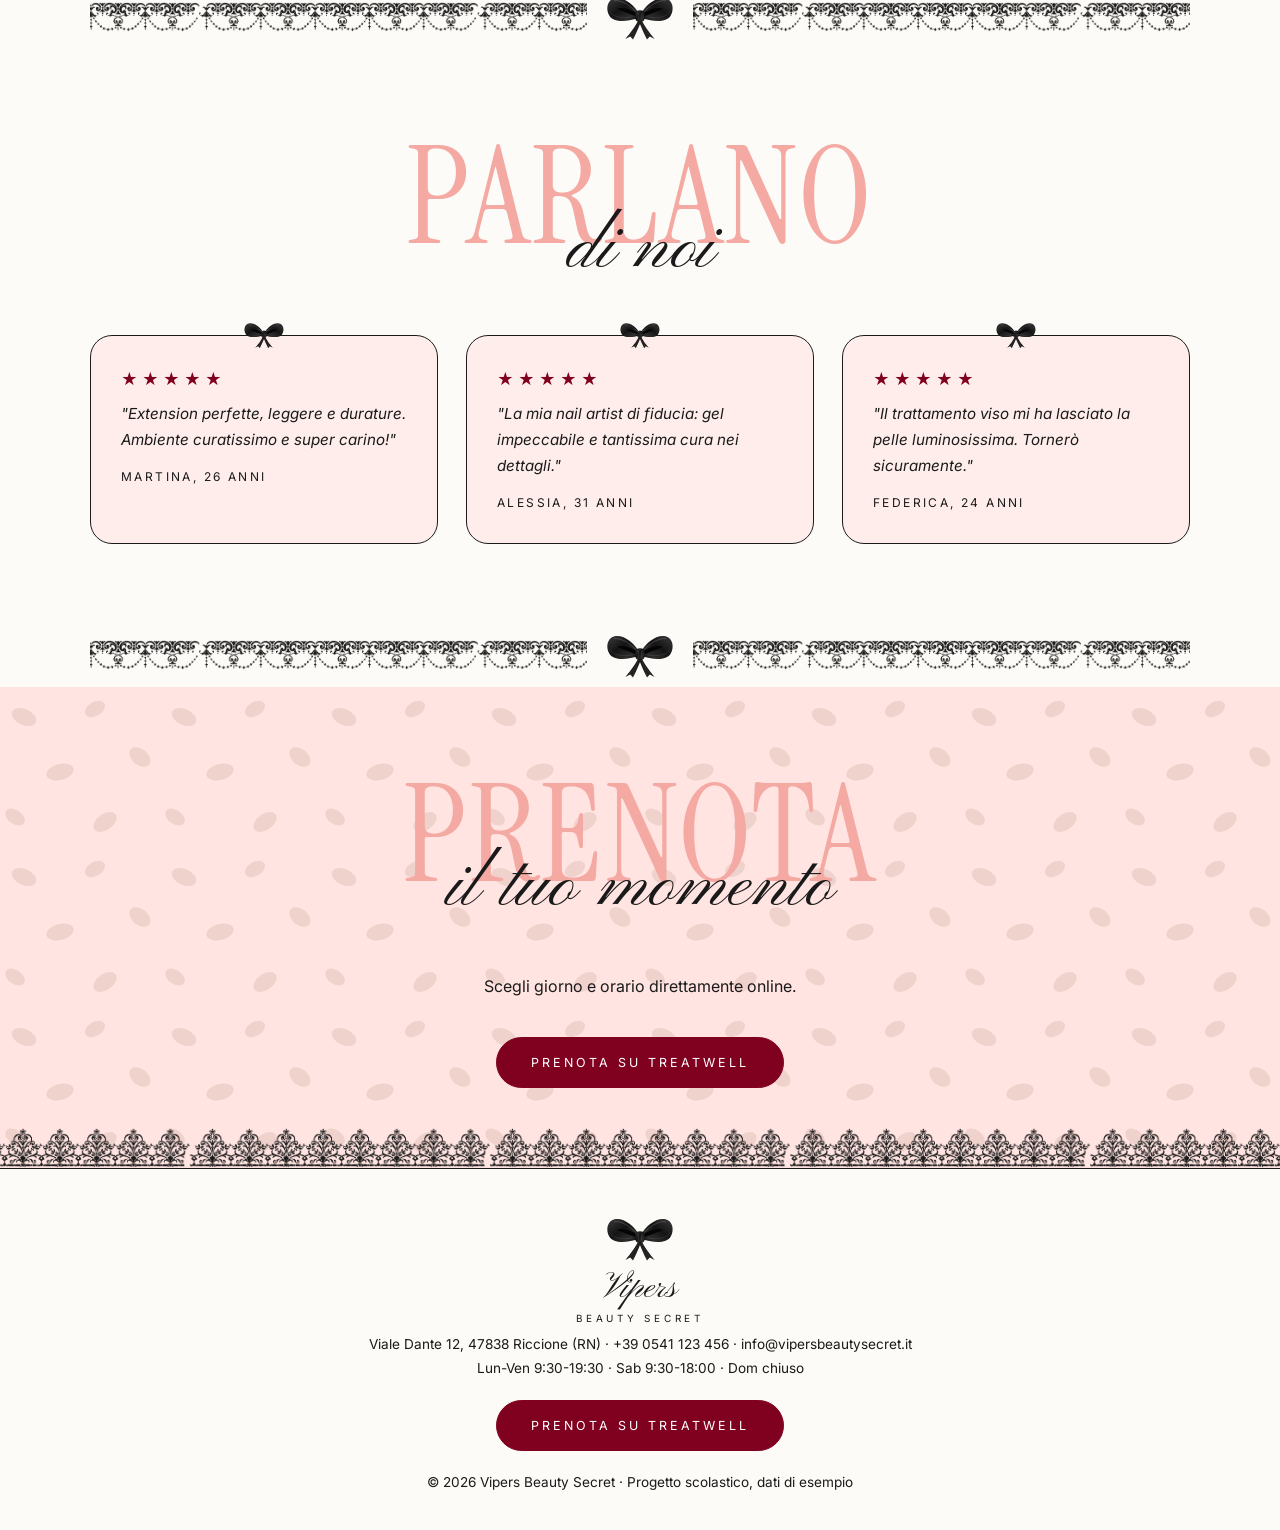
==== commit 2558e133: "Foto salone in galleria, rimosso il vecchio pizzo Co-Authored-By: Claude Sonnet 5.5 <noreply@anthrop" ====
--- a/index.html
+++ b/index.html
@@ -72,7 +72,6 @@
 <p>Lun-Ven 9:30-19:30 · Sab 9:30-18:00 · Dom chiuso</p>
 <a class="btn" href="https://www.treatwell.it/" target="_blank" rel="noopener">Prenota su Treatwell</a>
 <p>© 2026 Vipers Beauty Secret · Progetto scolastico, dati di esempio</p>
-<div class="lace"></div>
 </footer>
 
 <script src="js/main.js"></script>
--- a/css/style.css
+++ b/css/style.css
@@ -27,10 +27,6 @@
 .wrap { width: min(1100px, 90%); margin: 0 auto; }
 
 /* ---------- header ---------- */
-.lace {
-  height: 34px;
-  background: var(--nero) url("../img/pizzo.jpg") center / 420px auto;
-}
 .site-header {
   position: relative;
   background: var(--bianco);
@@ -281,7 +277,6 @@
 .site-footer .brand { margin-bottom: 10px; }
 .site-footer p { font-size: .85rem; }
 .site-footer .btn { margin: 20px 0; }
-.site-footer .lace { margin-top: 26px; }
 
 /* ---------- animazioni ---------- */
 .reveal { opacity: 0; transform: translateY(26px); transition: opacity .8s ease, transform .8s ease; }
@@ -313,13 +308,7 @@
   background: url("../img/pizzo/bordo-3.png") center / auto 100% repeat-x;
 }
 .hero-logo { overflow: visible; border: 0; box-shadow: none; }
-.hero-logo::before {
-  content: "";
-  position: absolute;
-  inset: -16px;
-  border-radius: 34px;
-  background: var(--nero) url("../img/pizzo.jpg") center / 360px auto;
-}
+.hero-logo img { box-shadow: 14px 14px 0 var(--rosa); }
 .hero-logo img { position: relative; border: 1px solid var(--nero); border-radius: 24px; }
 .hero-logo::after {
   content: "";
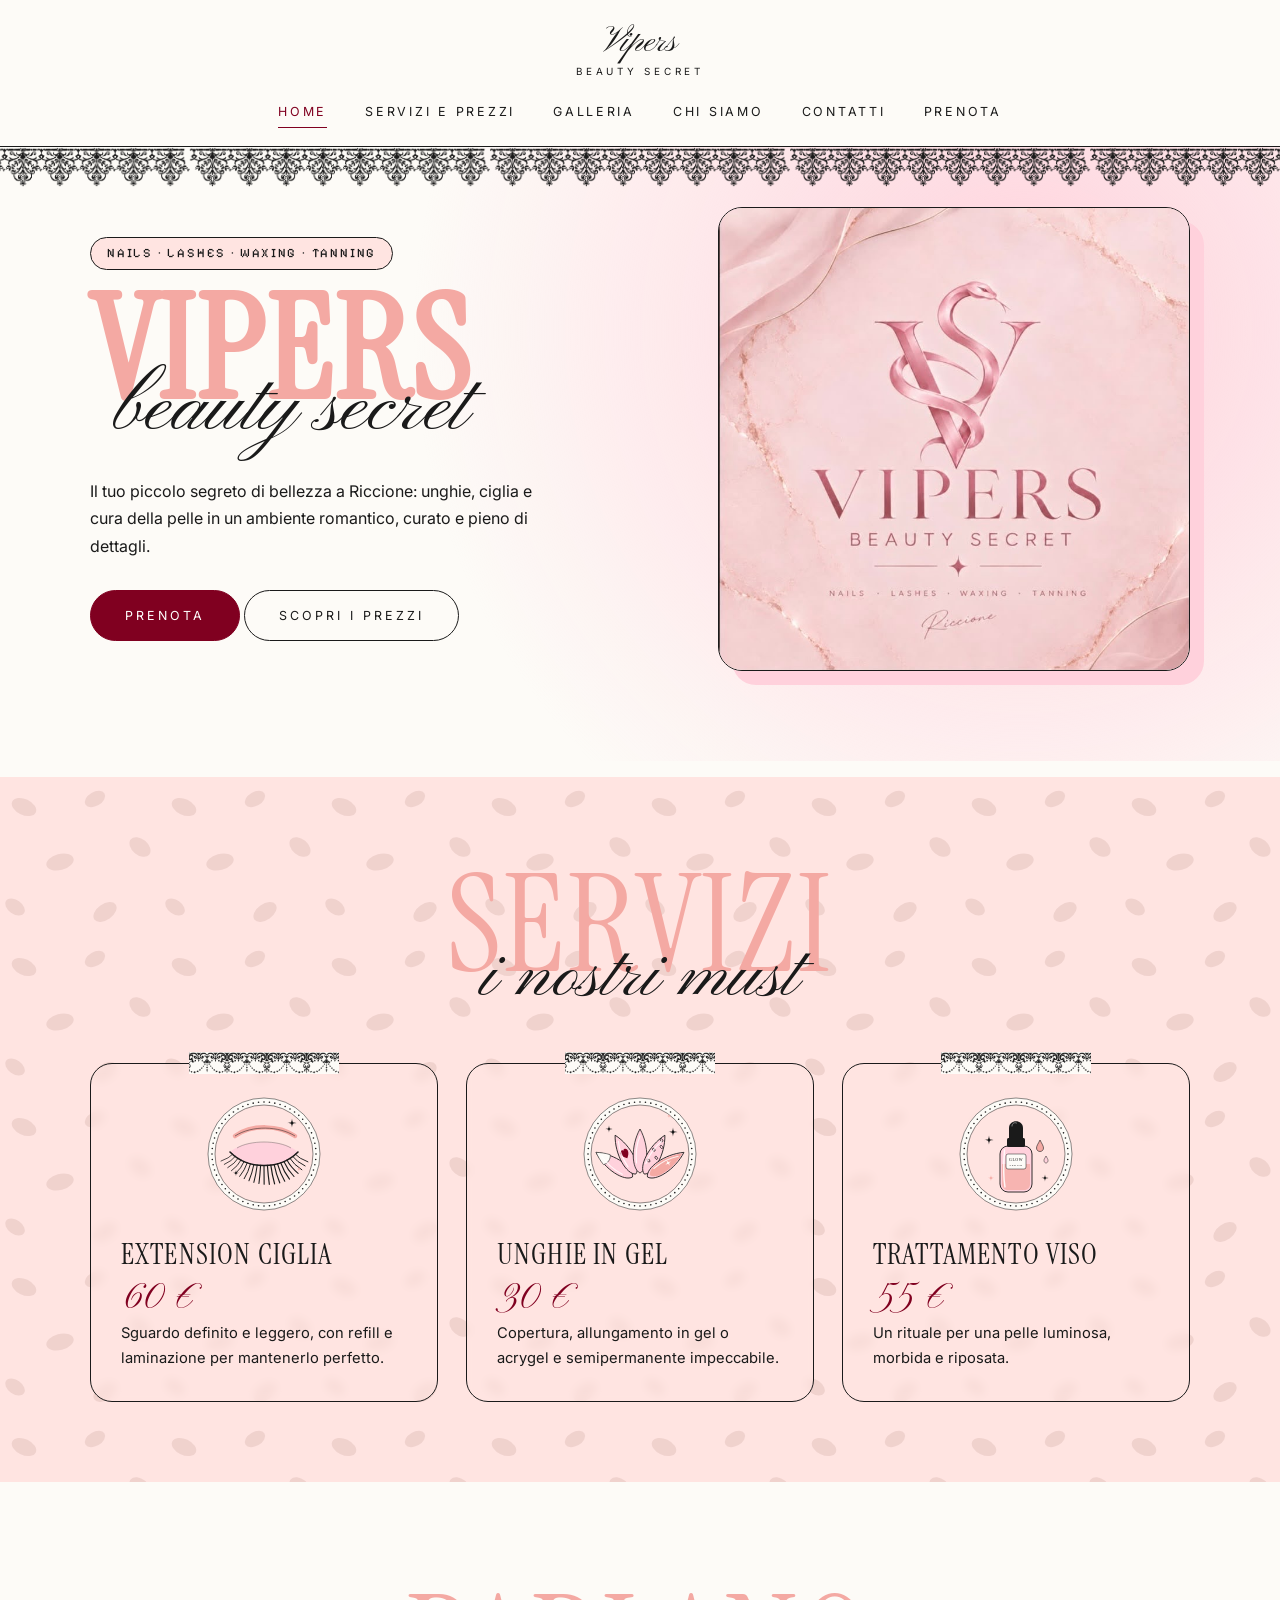
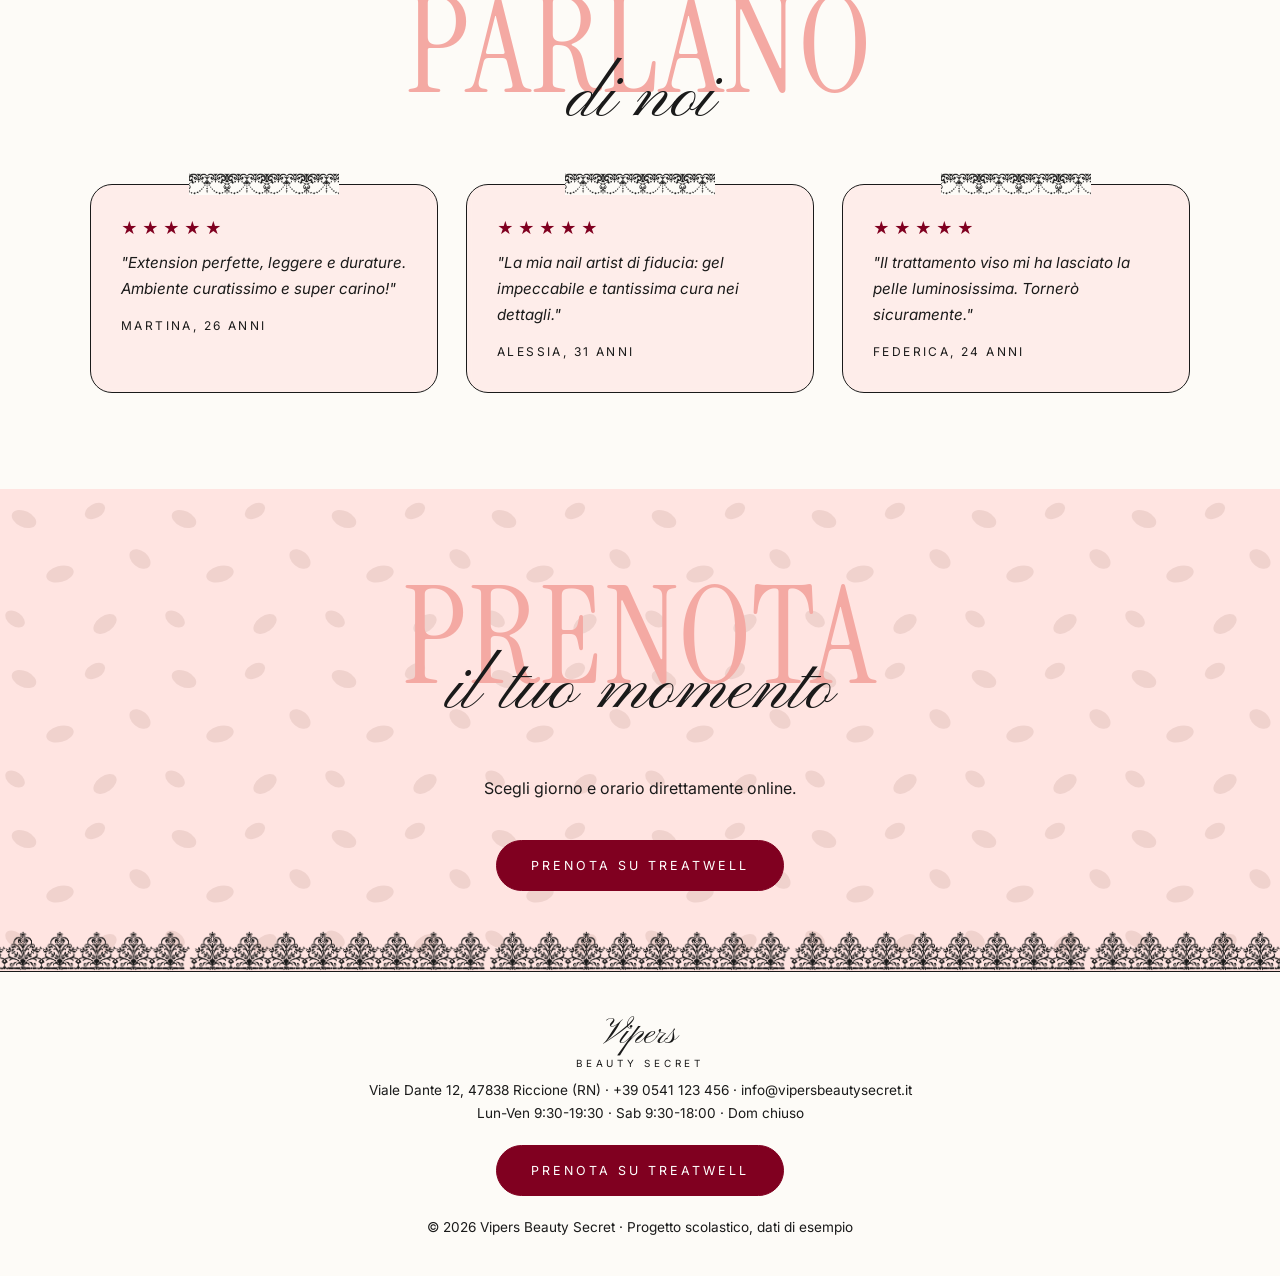
==== commit 2bc98ba2: "Via i fiocchi a icona, spazi riempiti con il pizzo Co-Authored-By: Claude Sonnet 5.5 <noreply@anthro" ====
--- a/index.html
+++ b/index.html
@@ -13,7 +13,7 @@
 </head>
 <body>
 <header class="site-header">
-<img class="bow" src="img/fiocco.svg" alt="">
+
 <a class="brand" href="index.html">Vipers<small>Beauty Secret</small></a>
 <nav class="nav"><a href="index.html" class=active>Home</a><a href="servizi.html">Servizi e prezzi</a><a href="galleria.html">Galleria</a><a href="chi-siamo.html">Chi siamo</a><a href="contatti.html">Contatti</a><a href="https://www.treatwell.it/" target="_blank" rel="noopener">Prenota</a></nav>
 </header>
@@ -32,7 +32,7 @@
 <div class="hero-logo reveal"><img src="img/logo.jpg" alt="Logo Vipers Beauty Secret"></div>
 </div>
 </section>
-<div class="divider" aria-hidden="true"><span class="lace-line"></span><img src="img/fiocco.svg" alt=""><span class="lace-line"></span></div>
+<div class="divider" aria-hidden="true"></div>
 <section class="leo">
 <div class="wrap">
 <div class="layer reveal"><span class="big">Servizi</span><span class="script">i nostri must</span></div>
@@ -43,7 +43,7 @@
 </div>
 </div>
 </section>
-<div class="divider" aria-hidden="true"><span class="lace-line"></span><img src="img/fiocco.svg" alt=""><span class="lace-line"></span></div>
+<div class="divider" aria-hidden="true"></div>
 <section class="reviews">
 <div class="wrap">
 <div class="layer reveal"><span class="big">Parlano</span><span class="script">di noi</span></div>
@@ -54,7 +54,7 @@
 </div>
 </div>
 </section>
-<div class="divider" aria-hidden="true"><span class="lace-line"></span><img src="img/fiocco.svg" alt=""><span class="lace-line"></span></div>
+<div class="divider" aria-hidden="true"></div>
 <section class="leo strip">
 <div class="wrap reveal">
 <div class="layer"><span class="big">Prenota</span><span class="script">il tuo momento</span></div>
@@ -66,7 +66,7 @@
 </main>
 <div class="fringe up" aria-hidden="true"></div>
 <footer class="site-footer">
-<img class="bow" src="img/fiocco.svg" alt="">
+
 <a class="brand" href="index.html">Vipers<small>Beauty Secret</small></a>
 <p>Viale Dante 12, 47838 Riccione (RN) · +39 0541 123 456 · info@vipersbeautysecret.it</p>
 <p>Lun-Ven 9:30-19:30 · Sab 9:30-18:00 · Dom chiuso</p>
--- a/css/style.css
+++ b/css/style.css
@@ -310,22 +310,14 @@
 .hero-logo { overflow: visible; border: 0; box-shadow: none; }
 .hero-logo img { box-shadow: 14px 14px 0 var(--rosa); }
 .hero-logo img { position: relative; border: 1px solid var(--nero); border-radius: 24px; }
-.hero-logo::after {
-  content: "";
-  position: absolute;
-  top: -38px; left: 50%;
-  width: 90px; height: 57px;
-  transform: translateX(-50%);
-  background: url("../img/fiocco.svg") center / contain no-repeat;
-}
 .card { position: relative; }
 .card::before {
   content: "";
   position: absolute;
-  top: -15px; left: 50%;
-  width: 44px; height: 28px;
+  top: -12px; left: 50%;
+  width: 150px; height: 22px;
   transform: translateX(-50%);
-  background: url("../img/fiocco.svg") center / contain no-repeat;
+  background: var(--bianco) url("../img/pizzo/bordo-3.png") center / auto 100% repeat-x;
 }
 
 .tile .cap {
